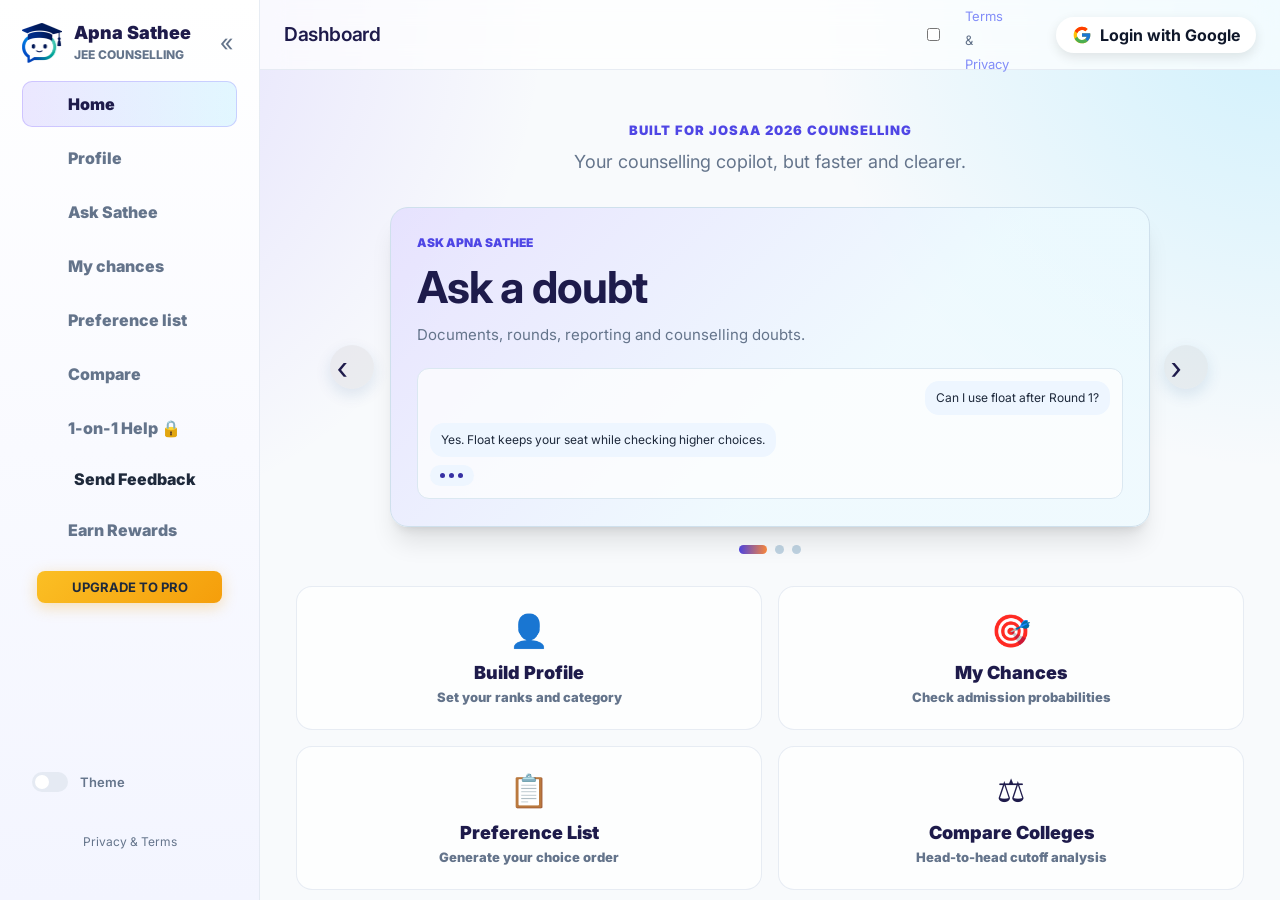
==== index.html @ 8afdf72f "Add files via upload" ====
<!doctype html>
<html lang="en">

<head>
  <meta charset="UTF-8">
  <meta name="viewport" content="width=device-width, initial-scale=1" />
  <title>Apna Sathee | JEE Counselling Copilot</title>
  <link rel="preconnect" href="https://fonts.googleapis.com">
  <link rel="preconnect" href="https://fonts.gstatic.com" crossorigin>
  <link href="https://fonts.googleapis.com/css2?family=Inter:wght@400;500;600;700;800;900&display=swap" rel="stylesheet">
  <link rel="stylesheet" href="styles.css?v=2" />
  <meta name="google-site-verification" content="ac3aijOxZfruihG9xGGzWYXsnnztgJvAdf9uqLuboyM" />
</head>

<body>
  <main class="app-shell">
    <aside class="app-sidebar">
      <div class="brand-lockup">
        <img src="/logo.png" alt="Logo" class="brand-logo">
        <div class="brand-text-wrap">
          <p>Apna Sathee</p>
          <span>JEE counselling</span>
        </div>
        <button id="collapseSidebarBtn" class="collapse-btn" aria-label="Collapse sidebar">&laquo;</button>
      </div>
      <nav class="side-nav" aria-label="Main tools">
        <button class="nav-item active" data-target="choiceScreen" data-step-target="2">
          <i data-lucide="layout-dashboard" class="nav-icon"></i> <span class="nav-text">Home</span>
        </button>
        <button class="nav-item" data-target="profileScreen" data-step-target="1">
          <i data-lucide="user" class="nav-icon"></i> <span class="nav-text">Profile</span>
        </button>
        <button class="nav-item" data-target="chatScreen" data-step-target="3">
          <i data-lucide="sparkles" class="nav-icon"></i> <span class="nav-text">Ask Sathee</span>
        </button>
        <button class="nav-item" data-target="chancesScreen" data-step-target="3">
          <i data-lucide="target" class="nav-icon"></i> <span class="nav-text">My chances</span>
        </button>
        <button class="nav-item" data-target="preferenceScreen" data-step-target="3">
          <i data-lucide="list-ordered" class="nav-icon"></i> <span class="nav-text">Preference list</span>
        </button>
        <button class="nav-item" data-target="compareScreen" data-step-target="3">
          <i data-lucide="arrow-left-right" class="nav-icon"></i> <span class="nav-text">Compare</span>
        </button>
        <button class="nav-item locked-feature" id="contactUsBtn" data-target="contactUs">
          <i data-lucide="headset" class="nav-icon"></i> <span class="nav-text">1-on-1 Help 🔒</span>
        </button>
        <a href="https://docs.google.com/forms/d/e/1FAIpQLSfrkIBtdQ1Ctbi8WhRgYfjHQfpzw4muc7FkhfocFgTU86LwmA/viewform?usp=dialog" target="_blank" class="nav-item feedback-link" style="text-decoration: none; display: flex; align-items: center; padding: 10px 16px; color: inherit;">
          <i data-lucide="message-square" class="nav-icon" style="margin-right: 12px;"></i>
          <span class="nav-text">Send Feedback</span>
        </a>
        <button class="nav-item" data-target="referralScreen" data-step-target="3">
          <i data-lucide="gift" class="nav-icon"></i> <span class="nav-text">Earn Rewards</span>
        </button>
        <a href="#pro-checkout" id="upgradeToProBtn" class="sidebar-upgrade-link">UPGRADE TO PRO</a>
        <script>
    document.getElementById('upgradeToProBtn').addEventListener('click', function(e) {
        e.preventDefault();
        // This calls the Master Function we built in script.js!
        if (typeof window.openProCheckout === "function") {
            window.openProCheckout(); 
        } else {
            alert("Payment system initializing, please try again in a moment.");
        }
    });
  </script>
      </nav>

      <div class="theme-toggle-container">
        <label class="minimal-toggle">
          <input id="darkModeToggle" type="checkbox" />
          <span class="slider"></span>
        </label>
        <span class="theme-label nav-text">Theme</span>
      </div>
      </div>
      <div style="margin-top: auto; padding: 20px; text-align: center;">
        <a href="/legal.html" style="color: #64748b; font-size: 12px; text-decoration: none;">Privacy & Terms</a>
      </div>

    </aside>
    <!-- Add this Mobile Header for Sidebar -->
    <header class="mobile-header">
      <div class="mobile-brand">
        <img src="/logo.png" alt="Logo" class="mobile-logo">
        <span class="mobile-brand-text">Apna Sathee</span>
      </div>
      <button id="mobileMenuBtn" class="mobile-menu-btn" aria-label="Open Menu">☰</button>
    </header>

    <section class="app-main">
      <style>
        .dashboard-header {
            display: flex;
            justify-content: space-between;
            align-items: center;
            height: 70px;
            padding: 0 24px;
            background: var(--paper);
            backdrop-filter: blur(12px);
            -webkit-backdrop-filter: blur(12px);
            border-bottom: 1px solid var(--line);
            position: sticky;
            top: -32px; /* Adjusted to app-main padding */
            margin: -32px -36px 32px -36px; /* Negate app-main padding for edge-to-edge */
            z-index: 100;
        }
        .header-actions {
            display: flex;
            align-items: center;
            gap: 16px; /* Space between the legal text and the login button */
        }
        .header-legal {
            display: flex;
            align-items: center;
            gap: 6px;
            font-size: 0.75rem; /* Small, sleek text */
            color: #94a3b8;
            white-space: nowrap; /* CRITICAL: Prevents the text from breaking into multiple lines */
        }
        .header-legal a {
            color: #818cf8;
            text-decoration: none;
        }

        .dashboard-header .auth-login-btn {
          width: auto;
          background: #ffffff;
          border: none;
          color: #0f172a;
          padding: 8px 16px;
          border-radius: 999px;
          box-shadow: 0 4px 12px rgba(0,0,0,0.1);
          transition: transform 0.2s, box-shadow 0.2s;
          display: flex;
          align-items: center;
          gap: 8px;
          cursor: pointer;
        }

        .dashboard-header .auth-login-btn:hover {
          transform: translateY(-1px);
          box-shadow: 0 6px 16px rgba(0,0,0,0.15);
        }

        .dashboard-header .auth-login-btn .nav-text {
          color: #0f172a;
          font-weight: 700;
        }
        
        .dashboard-header .auth-profile {
          padding: 4px 12px 4px 4px;
          background: rgba(255, 255, 255, 0.05);
          border: 1px solid rgba(255, 255, 255, 0.1);
          border-radius: 999px;
          display: flex;
          align-items: center;
          gap: 10px;
        }

        .dashboard-header .profile-name {
          color: var(--navy);
        }

        @media (max-width: 768px) {
          .dashboard-header {
            top: -20px;
            margin: -20px -20px 20px -20px;
            padding: 0 16px;
          }
          .dashboard-header .header-left {
            display: none; /* Hide title on mobile to save space */
          }
        }
      </style>
      <header class="dashboard-header">
        <div class="header-left">
          <h2 id="dashboardTitle" style="margin: 0; color: var(--navy); font-size: 1.2rem; font-weight: 600;">Dashboard</h2>
        </div>
        <div class="header-actions" id="authContainer">
          <div class="header-legal" id="headerLegalWrapper">
            <input type="checkbox" id="legalAgreeCheckbox" class="legal-checkbox" style="cursor: pointer;">
            <label for="legalAgreeCheckbox" style="cursor: pointer;">I agree to <a href="/legal.html" target="_blank">Terms</a> & <a href="/legal.html" target="_blank">Privacy</a></label>
          </div>
          <!-- Login UI -->
          <button id="loginBtn" class="auth-login-btn">
            <svg class="google-icon" xmlns="http://www.w3.org/2000/svg" viewBox="0 0 48 48" width="20" height="20">
              <path fill="#FFC107"
                d="M43.611,20.083H42V20H24v8h11.303c-1.649,4.657-6.08,8-11.303,8c-6.627,0-12-5.373-12-12c0-6.627,5.373-12,12-12c3.059,0,5.842,1.154,7.961,3.039l5.657-5.657C34.046,6.053,29.268,4,24,4C12.955,4,4,12.955,4,24c0,11.045,8.955,20,20,20c11.045,0,20-8.955,20-20C44,22.659,43.862,21.35,43.611,20.083z" />
              <path fill="#FF3D00"
                d="M6.306,14.691l6.571,4.819C14.655,15.108,18.961,12,24,12c3.059,0,5.842,1.154,7.961,3.039l5.657-5.657C34.046,6.053,29.268,4,24,4C16.318,4,9.656,8.337,6.306,14.691z" />
              <path fill="#4CAF50"
                d="M24,44c5.166,0,9.86-1.977,13.409-5.192l-6.19-5.238C29.211,35.091,26.715,36,24,36c-5.202,0-9.619-3.317-11.283-7.946l-6.522,5.025C9.505,39.556,16.227,44,24,44z" />
              <path fill="#1976D2"
                d="M43.611,20.083H42V20H24v8h11.303c-0.792,2.237-2.231,4.166-4.087,5.571c0.001-0.001,0.002-0.001,0.003-0.002l6.19,5.238C36.971,39.205,44,34,44,24C44,22.659,43.862,21.35,43.611,20.083z" />
            </svg>
            <span class="nav-text">Login with Google</span>
          </button>
          <!-- Logged In UI -->
          <div id="userProfile" class="auth-profile" style="display: none;">
            <img id="userAvatar" src="" alt="Profile" class="profile-pic" referrerpolicy="no-referrer"
              onerror="this.style.display='none'">
            <span id="userName" class="profile-name nav-text"></span>
            <span id="proBadge" class="pro-badge" style="display: none;">PRO</span>
            <button id="logoutBtn" class="logout-btn" title="Sign Out" style="background: none; border: none; cursor: pointer; color: #94a3b8; display: flex; align-items: center;">
              <svg xmlns="http://www.w3.org/2000/svg" viewBox="0 0 24 24" fill="none" stroke="currentColor"
                stroke-width="2" stroke-linecap="round" stroke-linejoin="round" class="logout-icon" width="18" height="18">
                <path d="M9 21H5a2 2 0 0 1-2-2V5a2 2 0 0 1 2-2h4"></path>
                <polyline points="16 17 21 12 16 7"></polyline>
                <line x1="21" y1="12" x2="9" y2="12"></line>
              </svg>
            </button>
          </div>
        </div>
      </header>

      <section class="flowbar" aria-label="Progress">
        <div class="step active" data-step="1"><span>1</span> Profile</div>
        <div class="step" data-step="2"><span>2</span> Choose tool</div>
        <div class="step" data-step="3"><span>3</span> Guidance</div>
      </section>

      <section class="screen active" id="choiceScreen" data-title="What do you want to do?">
        <header class="launchpad-header" style="text-align: center; margin-bottom: 32px; padding-top: 20px;">
          <p class="hero-kicker"
            style="margin: 0 0 10px; color: var(--violet); text-transform: uppercase; font-size: 13px; font-weight: 900; letter-spacing: 1px;">
            Built for JoSAA 2026 counselling</p>
          <p style="margin: 0; color: var(--muted); font-size: clamp(16px, 2vw, 18px); line-height: 1.5;">Your
            counselling copilot, but faster and clearer.</p>
        </header>

        <div class="feature-slider" aria-label="Apna Sathee tools">
          <button id="prevFeature" class="slider-arrow" aria-label="Previous feature">‹</button>
          <div class="tool-grid three-tools" id="featureTrack">
            <button class="tool-card active" id="openChat">
              <span>Ask Apna Sathee</span>
              <strong>Ask a doubt</strong>
              <small>Documents, rounds, reporting and counselling doubts.</small>
              <div class="demo demo-chat" aria-hidden="true">
                <div class="bubble student">Can I use float after Round 1?</div>
                <div class="bubble bot">Yes. Float keeps your seat while checking higher choices.</div>
                <div class="typing"><i></i><i></i><i></i></div>
              </div>
            </button>
            <button class="tool-card" id="openPreference">
              <span>Preference list</span>
              <strong>Build choice list</strong>
              <small>Safe, balanced and ambitious options from your profile.</small>
              <div class="demo demo-compare" aria-hidden="true">
                <div class="compare-row active"><b>1. IIT Roorkee EE</b><em>Ambitious</em></div>
                <div class="compare-row"><b>2. NIT Jaipur CSE</b><em>Balanced</em></div>
                <div class="meter"><span></span></div>
              </div>
            </button>
            <button class="tool-card" id="openChances">
              <span>My chances</span>
              <strong>My chances</strong>
              <small>Check your admission probability based on your ranks.</small>
              <div class="demo demo-compare" aria-hidden="true">
                <div class="compare-row active"><b>NIT Warangal CSE</b><em
                    style="color: #4ade80; font-weight: bold; padding: 2px 6px; background: rgba(74, 222, 128, 0.1); border-radius: 4px;">95%
                    Very High</em></div>
                <div class="compare-row"><b>IIT Delhi Mechanical</b><em
                    style="color: #f87171; font-weight: bold; padding: 2px 6px; background: rgba(248, 113, 113, 0.1); border-radius: 4px;">Low</em>
                </div>
                <div class="meter"><span></span></div>
              </div>
            </button>
          </div>
          <button id="nextFeature" class="slider-arrow" aria-label="Next feature">›</button>
        </div>
        <div class="slider-dots" aria-label="Feature position">
          <button class="dot active" data-slide="0" aria-label="Ask Sathee"></button>
          <button class="dot" data-slide="1" aria-label="Preference list"></button>
          <button class="dot" data-slide="2" aria-label="Compare college branch"></button>
        </div>

        <div class="quick-access-grid"
          style="display: grid; grid-template-columns: repeat(2, 1fr); gap: 16px; margin-top: 32px;">
          <button class="nav-item launch-card" data-target="profileScreen" data-step-target="1">
            <span class="launch-icon">👤</span>
            <strong>Build Profile</strong>
            <small>Set your ranks and category</small>
          </button>
          <button class="nav-item launch-card" data-target="chancesScreen" data-step-target="3">
            <span class="launch-icon">🎯</span>
            <strong>My Chances</strong>
            <small>Check admission probabilities</small>
          </button>
          <button class="nav-item launch-card" data-target="preferenceScreen" data-step-target="3">
            <span class="launch-icon">📋</span>
            <strong>Preference List</strong>
            <small>Generate your choice order</small>
          </button>
          <button class="nav-item launch-card" data-target="compareScreen" data-step-target="3">
            <span class="launch-icon">⚖️</span>
            <strong>Compare Colleges</strong>
            <small>Head-to-head cutoff analysis</small>
          </button>
        </div>
      </section>

      <section class="screen" id="profileScreen" data-title="Build your counselling profile">
        <div class="panel profile-panel main-card">
          <div class="panel-head">
            <p>Build your counselling profile</p>
            <span id="editLimitBadge"></span>
          </div>
          <div class="profile-grid">
            <label>Name
              <input id="studentName" placeholder="e.g. Rahul" />
            </label>
            <label>Exam
              <select id="exam">
                <option>JEE Main</option>
                <option>JEE Advanced</option>
                <option>Both</option>
              </select>
            </label>
            <label id="rankMainLabel">
              <div style="display:flex; gap:6px; align-items:center;">
                <span>JEE Main Rank</span>
                <span id="rankMainSuffix" style="color:#ff5252; font-weight:bold; font-size:0.9em;"></span>
              </div>
              <input id="rankMain" inputmode="numeric" placeholder="e.g. 18420" />
            </label>
            <label id="rankAdvancedLabel">
              <div style="display:flex; gap:6px; align-items:center;">
                <span>JEE Advanced Rank</span>
                <span id="rankAdvancedSuffix" style="color:#ff5252; font-weight:bold; font-size:0.9em;"></span>
              </div>
              <input id="rankAdvanced" inputmode="numeric" placeholder="e.g. 1240" />
            </label>
            <label>Category
              <select id="category">
                <option>OPEN</option>
                <option>GEN-EWS</option>
                <option>OBC-NCL</option>
                <option>SC</option>
                <option>ST</option>
                <option>OPEN-PwD</option>
              </select>
            </label>
            <label>Gender pool
              <select id="gender">
                <option>Gender-Neutral</option>
                <option>Female-only</option>
              </select>
            </label>
            <label>Home state
              <input id="homeState" placeholder="e.g. Rajasthan" />
            </label>
            <label>Branch preferences (multiple)
              <div class="combobox-container" id="branchesContainer">
                <div class="tags-container" id="branchesTags"></div>
                <input id="branchesDisplay" placeholder="e.g. CSE, ECE, Mechanical" autocomplete="off" />
                <input type="hidden" id="branches" />
                <div class="suggestions-dropdown" id="branchesDropdown"></div>
              </div>
            </label>
            <label>PWD status
              <select id="pwdStatus">
                <option value="">No / Not applicable</option>
                <option>Yes</option>
              </select>
            </label>

            <div class="visual-card" style="grid-column: 1 / -1; margin-top: 12px; margin-bottom: 0;">
              <p class="tag">Rank percentile</p>
              <strong id="percentileTitle">Add rank to see percentile</strong>
              <div class="progress-track" aria-hidden="true"><i id="percentileBar"></i></div>
              <p class="muted" id="percentileNote">This is an approximate visualiser for quick intuition.</p>
            </div>
          </div>

          <div class="profile-actions">
            <button id="continueBtn" class="primary" style="grid-column: 1 / -1; width: 100%;">Save</button>
          </div>
          <div id="recommendations" class="recommendations"></div>
        </div>
      </section>

      <section class="screen" id="chatScreen" data-title="Ask Apna Sathee">

        <section class="chat-app panel">
          <aside class="chat-sidebar">
            <div class="chat-sidebar-head">
              <p>Chats</p>
              <div class="mini-actions">
                <button id="toggleHistoryBtn" class="mini-btn" aria-label="Hide history"
                  style="display:flex; align-items:center; justify-content:center; padding:4px;">
                  <svg width="16" height="16" viewBox="0 0 24 24" fill="none" stroke="currentColor" stroke-width="2"
                    stroke-linecap="round" stroke-linejoin="round">
                    <polyline points="15 18 9 12 15 6"></polyline>
                  </svg>
                </button>
                <button id="newChatBtn" class="mini-btn">New</button>
              </div>
            </div>
            <div class="chat-sidebar-tools">
              <input id="historySearch" placeholder="Search chats..." />
            </div>
            <div id="chatHistory" class="history-list"></div>
          </aside>
          <section class="chat-panel">
            <!-- Add this toggle button for mobile chat history -->
            <button id="mobileChatToggle" class="mobile-history-btn">🕒 History</button>

          <style>
  @media (max-width: 768px) {
    /* --- 1. Chatbot Cleanup --- */
    #emptyChips {
      display: flex !important;
      flex-direction: column !important;
    }
    #emptyChips > div:nth-child(n+3),
    #emptyChips > button:nth-child(n+3) {
      display: none !important;
    }

    /* --- 2. Sliding History Sidebar --- */
    .chat-app {
      position: relative !important; 
      overflow: hidden !important; 
    }
    .chat-sidebar {
      position: absolute !important;
      top: 0 !important;
      left: -100% !important; /* Pushed off-screen */
      width: 280px !important;
      height: 100% !important;
      background-color: #0f172a !important; /* Dark navy background */
      z-index: 100 !important;
      transition: left 0.3s ease-in-out !important; /* Smooth sliding animation */
      box-shadow: 4px 0 20px rgba(0,0,0,0.5) !important;
    }
    .chat-sidebar.open {
      left: 0 !important; /* Slides it into view */
    }
    #chatHistory {
      display: flex !important;
      flex-direction: column !important; /* Forces them to stack downwards */
      overflow-x: hidden !important; /* Kills the horizontal scroll */
      overflow-y: auto !important; /* Keeps normal vertical scroll */
      gap: 10px !important; /* Adds breathing room between chats */
      padding-right: 10px !important;
    }
    #chatHistory > div {
      width: 100% !important; /* Stops cards from shrinking */
      max-width: 100% !important;
      box-sizing: border-box !important;
    }
  }
  /* --- 2. GET PRO BUTTON STYLING --- */
.side-nav {
  display: flex !important;
  flex-direction: column !important;
  height: 100% !important;
}

.sidebar-upgrade-link {
  background: linear-gradient(135deg, #fbbf24 0%, #f59e0b 100%);
  color: #1e293b !important;
  font-weight: 700;
  padding: 8px 12px;
  border-radius: 8px;
  text-decoration: none;
  font-size: 13px;
  display: flex; 
  justify-content: center; 
  align-items: center;
  
  margin-top: auto !important; 
  margin-bottom: 20px !important; 
  margin-left: 15px !important;
  margin-right: 15px !important;
  
  box-shadow: 0 4px 15px rgba(245, 158, 11, 0.3);
  transition: transform 0.2s ease, box-shadow 0.2s ease;
}
.feedback-link {
  transition: all 0.3s ease;
  border-radius: 8px;
  /* Matching the 15px margins from your Pro button screenshot */
  margin: 0; 
  /* 12px padding gives a better touch target for thumbs on mobile */
  padding: 10px 16px; 
  display: flex;
  align-items: center;
  text-decoration: none;
  color: #cbd5e1; 
}

.feedback-link:hover {
  background: rgba(255, 255, 255, 0.1);
  color: #ffffff;
}

/* Ensure the icon stays centered with the text */
.feedback-link .nav-icon {
  display: flex;
  align-items: center;
  justify-content: center;
}
/* Style the AI's rendered HTML */
.ai-message-content p {
  margin-bottom: 12px;
  line-height: 1.6;
}

/* Change .ai-message-content to .message-body so it matches your script.js */
.message-body strong {
    color: #fbbf24; /* Make bold text pop in gold to match your brand */
    font-weight: 700;
}

.message-body p {
    margin-bottom: 12px;
    line-height: 1.6;
}

.message-body ul {
    margin-left: 20px;
    margin-bottom: 12px;
}

.message-body li {
    margin-bottom: 6px;
}
/* 1. Prevent buttons from squishing on any device */
#loginBtn, .legal-consent-wrap, #upgradeToProBtn {
    flex-shrink: 0 !important;
}

/* 2. ONLY make sidebar scrollable on mobile phones (Protects laptop layout!) */
@media (max-width: 768px) {
    .app-sidebar {
        height: 100vh; 
        overflow-y: auto; 
        padding-bottom: 30px; 
        scrollbar-width: none; 
    }
    .app-sidebar::-webkit-scrollbar {
        display: none;
    }
}

/* 2. Tighten up the "Upgrade" button for mobile */
#upgradeToProBtn {
    margin-top: 10px !important;
    margin-bottom: 10px !important;
    flex-shrink: 0; /* Prevents the button from getting squashed */
}

/* 3. Ensure the legal wrap stays visible */
.legal-consent-wrap {
    margin-top: auto; /* Pushes it to the bottom of the list */
    padding: 15px;
    flex-shrink: 0;
}
/* Blurs the content for free users */
.blurred-row {
    filter: blur(5px);
    pointer-events: none; /* Prevents clicking on blurred links */
    user-select: none;    /* Prevents copying the text */
    opacity: 0.6;
}

/* Container for the 'Unlock' button over the blurred list */
.paywall-overlay-container {
    position: relative;
    margin-top: -100px; /* Pulls it up over the blurred rows */
    text-align: center;
    padding: 40px 20px;
    background: linear-gradient(to top, var(--bg) 60%, transparent);
    z-index: 10;
}

.unlock-btn-massive {
    background: linear-gradient(135deg, #fbbf24 0%, #f59e0b 100%);
    color: #1e293b;
    padding: 16px 32px;
    border-radius: 12px;
    font-weight: 700;
    font-size: 1.1rem;
    border: none;
    cursor: pointer;
    box-shadow: 0 10px 25px -5px rgba(251, 191, 36, 0.4);
}
/* ==========================================
   THE DUAL-SCROLL DASHBOARD FIX
   ========================================== */

/* 1. Force the Main Dashboard to scroll vertically on all devices */
body, html {
    overflow-y: auto !important; 
    overflow-x: hidden !important; /* Prevents annoying side-to-side wobble */
}

/* 2. Force the Sidebar to scroll independently on all devices */
.app-sidebar {
    height: 100vh;
    display: flex;
    flex-direction: column;
    overflow-y: auto !important; /* The magic unlock */
    padding-bottom: 30px;
}

/* Hide the ugly scrollbar on the sidebar so it looks clean */
.app-sidebar::-webkit-scrollbar {
    display: none;
}
.app-sidebar {
    scrollbar-width: none; /* For Firefox */
}

/* 3. Create armor for your buttons so they never shrink or squish */
#loginBtn, .legal-consent-wrap, #upgradeToProBtn {
    flex-shrink: 0 !important;
    min-height: max-content;
}

/* Segmented Control Styles */
.controls-wrapper { display: flex; flex-direction: column; align-items: center; gap: 16px; margin-bottom: 24px; width: 100%; }
.segmented-control { display: inline-flex; background-color: var(--bg); padding: 6px; border-radius: 999px; border: 1px solid transparent; box-shadow: inset 0 2px 6px rgba(0,0,0,0.05); }
.segmented-control button { background: transparent; color: var(--muted); border: none; padding: 10px 24px; border-radius: 999px; font-size: 0.9rem; font-weight: 600; cursor: pointer; transition: all 0.3s ease; }
.segmented-control button.active { background: var(--paper); color: var(--violet); box-shadow: 0 2px 10px rgba(0,0,0,0.08); }
.sort-view-wrapper { display: flex; align-items: center; gap: 12px; width: 100%; justify-content: center; }
@media (max-width: 768px) {
    .segmented-control { display: inline-flex; background-color: var(--bg); padding: 6px; border-radius: 999px; border: 1px solid transparent; box-shadow: inset 0 2px 6px rgba(0,0,0,0.05); }
    .segmented-control button { background: transparent; color: var(--muted); border: none; padding: 10px 24px; border-radius: 999px; font-size: 0.9rem; font-weight: 600; cursor: pointer; transition: all 0.3s ease; }
    .sort-view-wrapper { flex-direction: column; align-items: flex-start; gap: 8px; }
}
</style>
            <div id="messages" class="messages" aria-live="polite" style="width: 100%; display: flex; flex-direction: column; overflow-x: hidden;">
  <div id="chatEmpty" class="chat-empty" style="width: 100%; display: flex; flex-direction: column; align-items: center; padding: 40px 20px; box-sizing: border-box;" hidden>

      <h2 style="font-size: clamp(1.2rem, 3vw, 28px); font-weight: 400; text-align: center; width: 100%; max-width: 800px; margin-bottom: 30px; line-height: 1.5; white-space: normal;">
        Hi, I am Apna Sathee. Ask me anything about counselling.
      </h2>

      <div class="prompt-grid" id="emptyChips" aria-label="Suggested questions" style="display: grid; grid-template-columns: repeat(auto-fit, minmax(280px, 1fr)); gap: 16px; width: 100%; max-width: 800px; box-sizing: border-box;">
      </div>

  </div>
</div>

<form id="chatForm" class="composer" style="width: 100%; box-sizing: border-box; display: flex; align-items: center; gap: 10px; padding: 6px 6px 6px 20px; background: var(--paper); backdrop-filter: blur(12px); -webkit-backdrop-filter: blur(12px); border-radius: 28px; border: 1px solid var(--line); box-shadow: 0 8px 30px rgba(0, 0, 0, 0.08); margin: 0 auto 16px auto; max-width: 800px; position: sticky; bottom: 16px;">
  <textarea id="messageInput" rows="1" placeholder="Ask a counselling doubt..." style="flex: 1; min-width: 0; box-sizing: border-box; background: transparent; border: none; outline: none; color: var(--text); resize: none; margin: 0; padding: 12px 0; font-family: inherit; font-size: 15px; line-height: 1.4; max-height: 120px;"></textarea>
  <button type="submit" class="send" aria-label="Send" style="flex-shrink: 0; display: flex; align-items: center; justify-content: center; width: 44px; height: 44px; border-radius: 50%; background: var(--violet); color: white; border: none; cursor: pointer; transition: transform 0.2s ease, box-shadow 0.2s ease; padding: 0;">
    <i data-lucide="send" style="width: 20px; height: 20px; margin-left: -2px; margin-top: 2px;"></i>
  </button>
</form>
          </section>
        </section>
      </section>

      <section class="screen" id="chancesScreen" data-title="My chances dashboard">
        <div class="view-head compact-head">
          <button class="backBtn icon-back" aria-label="Back">&lsaquo;</button>
        </div>
        <section class="panel chances-panel">
          <div class="panel-head">
            <p>My Chances</p>
            <span id="chancesMeta">rank-based dashboard</span>
          </div>

          <!-- Segmented Control for IIT/NIT -->
          <div class="segmented-control" id="chancesTypeToggle">
            <button class="segment-btn active" data-type="IIT">IITs</button>
            <button class="segment-btn" data-type="NIT">NITs & Others</button>
          </div>

          <div class="chances-filters">
            <label>Branch keyword
              <div class="combobox-container" id="chBranchContainer">
                <div class="tags-container" id="chBranchTags"></div>
                <input id="chBranchDisplay" placeholder="e.g. CSE, ECE, Mechanical" autocomplete="off" />
                <input type="hidden" id="chBranch" />
                <div class="suggestions-dropdown" id="chBranchDropdown"></div>
              </div>
            </label>
            <label>Filter
              <select id="chCategoryFilter">
                <option value="all-iits">All IITs</option>
                <option value="top7">Top 7</option>
                <option value="old12">Old 12</option>
                <option value="newer">Newer IITs</option>
              </select>
            </label>
            <button id="chancesCheckBtn" class="add-pref" style="align-self: flex-end; padding: 0 20px; height: 38px;">Check Chances</button>
          </div>

          <div id="chancesNotice" class="chances-notice" hidden></div>

          <div class="table-wrap" role="region" aria-label="Chances table">
            <table class="chances-table">
              <thead>
                <tr>
                  <th>College</th>
                  <th>Branch</th>
                  <th>Round 1 cutoff</th>
                  <th>Final cutoff</th>
                  <th>Trend (3y)</th>
                  <th>Seats</th>
                  <th>Verdict</th>
                  <th></th>
                </tr>
              </thead>
              <tbody id="chancesBody"></tbody>
            </table>
          </div>
        </section>
      </section>

      <section class="screen" id="preferenceScreen" data-title="Preference list">
        <div class="view-head compact-head">
          <button class="backBtn icon-back" aria-label="Back">&lsaquo;</button>
        </div>
        <section class="panel preference-panel">
          <div class="panel-head">
            <p>Your preference list</p>
            <span>profile based</span>
          </div>
          <div class="preference-intro">
            <p>Generate a choice-filling list grouped into ambitious, balanced and safer options.</p>
            <button id="preferenceGenerateBtn" class="primary">Generate preference list</button>
            <button id="exportPdfBtn" class="secondary subtle" disabled>Export PDF</button>
          </div>
          <div class="preference-meta">
            <div class="meta-pill"><strong id="prefCount">0</strong><span> CHOICES ADDED</span></div>
            <div id="prefWarnings" class="pref-warnings"></div>
          </div>
          <div class="pref-layout">
            <section class="pref-list-wrap">
              <h4>Drag and reorder your list</h4>
              <div class="preference-list-container">
                <div id="preferenceDnDList" class="preference-dnd-list"></div>
              </div>
            </section>
            <aside class="pref-history-wrap">
              <h4>Version history</h4>
              <div id="preferenceHistory" class="preference-history"></div>
            </aside>
          </div>
          <style>
            .premium-filters-wrapper {
              display: grid;
              grid-template-columns: repeat(2, 1fr);
              gap: 16px;
              width: 100%;
              margin-bottom: 24px;
            }
            @media (max-width: 768px) {
              .premium-filters-wrapper {
                grid-template-columns: 1fr;
              }
            }
            .premium-select-container {
              position: relative;
              width: 100%;
              z-index: 10;
            }
            .premium-select {
              appearance: none;
              -webkit-appearance: none;
              width: 100%;
              padding: 12px 40px 12px 16px;
              background: var(--paper);
              border: 1px solid var(--line);
              border-radius: 9999px;
              color: var(--text);
              font-size: 14px;
              font-weight: 600;
              cursor: pointer;
              backdrop-filter: blur(12px);
              -webkit-backdrop-filter: blur(12px);
              transition: all 0.2s ease;
              box-shadow: 0 4px 15px rgba(0, 0, 0, 0.05);
            }
            .premium-select:hover {
              border-color: var(--violet);
              transform: translateY(-1px);
            }
            .premium-select:focus {
              outline: none;
              border-color: var(--violet);
              box-shadow: 0 0 0 3px rgba(79, 70, 229, 0.15);
            }
            .premium-select-icon {
              position: absolute;
              right: 14px;
              top: 50%;
              transform: translateY(-50%);
              pointer-events: none;
              color: var(--muted);
            }
          </style>
          <div id="systemFilterContainer" class="premium-filters-wrapper" style="display:none;">
            <div class="premium-select-container" id="instituteFilterGroup">
              <select id="instituteFilterSelect" class="premium-select">
                <option value="iit_nit">Target: IITs + NITs</option>
                <option value="iit">Target: Only IITs</option>
                <option value="nit">Target: Only NITs</option>
                <option value="all_main">Target: NITs + IIITs + GFTIs</option>
              </select>
              <i data-lucide="chevron-down" class="premium-select-icon" style="width: 18px; height: 18px;"></i>
            </div>
            
            <div class="premium-select-container">
              <select id="sortViewSelect" class="premium-select">
                <option value="rank" selected>Sort: Closing Rank</option>
                <option value="buckets">Sort: Safety Buckets</option>
              </select>
              <i data-lucide="chevron-down" class="premium-select-icon" style="width: 18px; height: 18px;"></i>
            </div>
          </div>
          
          <div id="safetyBucketInfo" style="display: none; margin-top: 10px;">
            <details style="font-size: 0.85em; padding: 10px; background-color: rgba(59, 130, 246, 0.1); border-left: 4px solid #3b82f6; border-radius: 6px; cursor: pointer;">
              <summary style="font-weight: 600; outline: none; list-style-position: inside;">
                ℹ️ How do Safety Buckets work? (Tap to read)
              </summary>
              <div style="margin-top: 10px; line-height: 1.5; color: #334155;">
                <p><strong>Ambitious:</strong> Reach colleges (tough to get based on your rank).</p>
                <p><strong>Balanced:</strong> Realistic colleges (your rank is very close to cutoffs).</p>
                <p><strong>Safe:</strong> Backup colleges (your rank is better than past cutoffs, very likely to get).</p>
                
                <p style="margin-top: 8px;"><strong>Why sort this way?</strong></p>
                <p>If you put a "Safe" option (a college you are almost guaranteed to get) at the top of your list, the counseling system will instantly give you that seat and you will completely lose any chance of getting into a better "Ambitious" college, even if you actually qualified for it!</p>
                
                <p style="margin-top: 8px;">By sorting Ambitious at the top, you force the algorithm to try to give you your "dream" colleges first. If you don't make the cut, it safely falls back to your "Balanced" realistic options. If you miss those too, it finally catches you with your "Safe" backups at the bottom.</p>
                
                <p style="margin-top: 8px;"><strong>Note:</strong> This list groups IITs and NITs together purely based on their safety buckets, regardless of the rank difference between your JEE Main and Advanced exams. Use this list to understand your chances for each college, and then <strong>manually drag and drop</strong> to move your preferred IITs or NITs up and down as needed!</p>
              </div>
            </details>
          </div>
        </section>
      </section>

      <section class="screen" id="compareScreen" data-title="Compare college/branch">
        <div class="view-head compact-head">
          <button class="backBtn icon-back" aria-label="Back">&lsaquo;</button>
        </div>
        <section class="workspace compare-only">
          <aside class="panel support-panel">
            <div class="panel-head">
              <p>Compare college/branch</p>
              <span>logic-based decision</span>
            </div>
            <label>Option A
              <input type="text" id="compareA" placeholder="e.g. IIT Bombay CSE" />
            </label>
            <label>Option B
              <input type="text" id="compareB" placeholder="e.g. NIT Warangal CSE" />
            </label>
            <div class="compare-actions">
              <button id="compareBtn" class="secondary">Compare choices</button>
              <button id="saveCompareBtn" class="secondary subtle">Save comparison</button>
            </div>
            <div id="aiVerdictContainer"></div>
            <section class="panel compare-saved-panel">
              <div class="panel-head">
                <p>Saved comparisons</p>
                <span>revisit later</span>
              </div>
              <div id="savedComparisons" class="history-list"></div>
            </section>
          </aside>
        </section>
      </section>
      <section class="screen" id="referralScreen" data-title="Earn Rewards">
        <div class="view-head compact-head">
          <button class="backBtn icon-back" aria-label="Back">&lsaquo;</button>
        </div>
        <section class="panel" style="max-width: 640px; margin: 0 auto;">
          <div class="panel-head">
            <p>Refer Friends, <span style="color: #fbbf24;">Earn Rewards</span></p>
            <span id="referralStatusBadge" style="font-size: 0.8rem;">Loading...</span>
          </div>

          <!-- Referral Link Section -->
          <div style="background: var(--paper); padding: 20px; border-radius: 12px; border: 1px solid var(--line); margin-bottom: 24px; box-shadow: var(--shadow);">
            <label style="display: block; font-size: 0.75rem; font-weight: 700; color: var(--muted); text-transform: uppercase; letter-spacing: 1px; margin-bottom: 8px;">Your Unique Referral Link</label>
            <div style="display: flex; gap: 12px; flex-wrap: wrap;">
              <input id="referralLinkInput" type="text" readonly value="Login to get your link" style="flex: 1; min-width: 200px; background: var(--bg); border: 1px solid var(--line); color: var(--text); padding: 12px 16px; border-radius: 10px; font-size: 0.9rem;" />
              <button id="copyReferralBtn" style="padding: 12px 24px; border-radius: 10px; font-weight: 700; border: none; cursor: pointer; background: linear-gradient(135deg, var(--violet), var(--navy-2)); color: #fff; font-size: 0.9rem; transition: all 0.2s; min-width: 110px;">Copy Link</button>
            </div>
          </div>

          <!-- Progress Tracker -->
          <div style="margin-bottom: 28px;">
            <div style="display: flex; justify-content: space-between; align-items: flex-end; margin-bottom: 10px;">
              <span style="font-size: 0.9rem; font-weight: 600; color: var(--text);">Your Progress</span>
              <span id="referralProgressText" style="font-size: 1.1rem; font-weight: 700; color: var(--navy);">0 <span style="color: var(--muted); font-size: 0.8rem; font-weight: 400;">/ 2</span></span>
            </div>
            <div style="height: 16px; width: 100%; background: var(--bg); border-radius: 999px; overflow: hidden; border: 1px solid var(--line); position: relative;">
              <div id="referralProgressBar" style="height: 100%; width: 0%; background: linear-gradient(90deg, var(--violet), var(--orange)); transition: width 0.7s ease-out; border-radius: 999px;"></div>
            </div>
            <p style="margin-top: 10px; font-size: 0.8rem; color: var(--muted); text-align: center;">Get 2 friends to upgrade to Pro to unlock your ₹100 UPI Cashback!</p>
          </div>

          <!-- Reward Claim Section -->
          <div id="referralRewardSection" style="padding-top: 20px; border-top: 1px solid var(--line);">

            <!-- Locked State (default) -->
            <div id="referralLocked" style="background: var(--bg); border-radius: 12px; padding: 28px 20px; text-align: center; border: 1px dashed var(--muted);">
              <div style="display: inline-flex; align-items: center; justify-content: center; width: 48px; height: 48px; border-radius: 50%; background: var(--paper); border: 1px solid var(--line); margin-bottom: 16px; font-size: 1.4rem;">🔒</div>
              <h3 style="font-size: 1.1rem; font-weight: 600; color: var(--text); margin: 0 0 8px;">Reward Locked</h3>
              <p id="referralLockedText" style="font-size: 0.85rem; color: var(--muted); margin: 0;">Get 2 friends to upgrade to Pro to unlock your ₹100 UPI Cashback!</p>
            </div>

            <!-- Unlocked State (hidden by default) -->
            <div id="referralUnlocked" style="display: none; background: var(--paper); border-radius: 12px; padding: 24px; border: 1px solid var(--orange); box-shadow: var(--shadow);">
              <div style="display: flex; align-items: center; gap: 12px; margin-bottom: 16px;">
                <span style="font-size: 1.6rem;">🎉</span>
                <div>
                  <h3 style="font-size: 1.1rem; font-weight: 700; color: var(--orange); margin: 0;">Reward Unlocked!</h3>
                  <p style="font-size: 0.85rem; color: var(--muted); margin: 4px 0 0;">You've successfully referred 2 friends.</p>
                </div>
              </div>

              <!-- Claim Success Banner (hidden) -->
              <div id="referralClaimSuccess" style="display: none; background: rgba(0, 182, 122, 0.1); border: 1px solid var(--green); color: var(--green-2); padding: 16px; border-radius: 10px; text-align: center; font-size: 0.9rem; font-weight: 600;">
                ✅ Claim submitted! We'll process your ₹100 cashback shortly.
              </div>

              <!-- Claim Form -->
              <div id="referralClaimForm">
                <label style="display: block; font-size: 0.75rem; font-weight: 700; color: var(--muted); text-transform: uppercase; letter-spacing: 0.5px; margin-bottom: 8px;">Enter your UPI ID for cashback</label>
                <div style="display: flex; gap: 12px; flex-wrap: wrap;">
                  <input id="upiIdInput" type="text" placeholder="e.g. 9876543210@upi" style="flex: 1; min-width: 180px; background: var(--bg); border: 1px solid var(--line); color: var(--text); padding: 12px 16px; border-radius: 10px; font-size: 0.9rem;" />
                  <button id="claimRewardBtn" style="padding: 12px 24px; border-radius: 10px; font-weight: 700; border: none; cursor: pointer; background: linear-gradient(135deg, var(--orange), var(--orange-2)); color: #fff; font-size: 0.9rem; transition: all 0.2s; min-width: 130px;">Claim ₹100</button>
                </div>
                <p id="referralClaimError" style="display: none; color: var(--danger); font-size: 0.8rem; margin-top: 8px;">Something went wrong. Please try again.</p>
              </div>
            </div>
          </div>

        </section>
      </section>
      
      <footer style="text-align: center; padding: 32px 20px 20px; font-size: 0.85rem; color: #94a3b8; width: 100%;">
        Made with <span style="color: #ef4444; font-size: 1.1em; vertical-align: middle;">❤️</span> by IIT KGP students
      </footer>
    </section>
  </main>
  <section id="walkthroughCard" class="walkthrough-card" hidden>
    <strong>Welcome to Apna Sathee</strong>
    <p id="walkthroughText">Step 1/3: Fill your profile once for better recommendations.</p>
    <div class="walkthrough-actions">
      <button id="walkthroughNext" class="mini-btn">Next</button>
      <button id="walkthroughSkip" class="mini-btn">Skip</button>
    </div>
  </section>

  <dialog id="supportDialog" class="support-dialog">
    <div class="panel-head">
      <p>Human support</p>
      <button id="closeSupportBtn" class="mini-btn">Close</button>
    </div>
    <p class="muted">Use this for document rejection, payment/refund issue, category edge case or urgent official-portal
      confusion.</p>
    <label>Name
      <input id="supportName" placeholder="Student name" />
    </label>
    <label>Contact
      <input id="supportContact" placeholder="Email or phone" />
    </label>
    <label>Query
      <textarea id="supportQuestion" rows="5" placeholder="What should a human counsellor check?"></textarea>
    </label>
    <button id="supportBtn" class="secondary">Create ticket</button>
    <div id="supportResult" class="ticket"></div>
  </dialog>
  <!-- Paywall Modal -->
  <div id="paywallModal" class="paywall-modal" style="display: none;">
    <div class="paywall-card">
      <button id="paywallCloseBtn" class="paywall-close" aria-label="Close">&times;</button>
      <div class="paywall-badge">PRO</div>
      <h2 class="paywall-headline">Unlock Apna Sathee Pro</h2>
      <p class="paywall-subtext">Get unlimited AI counselling, admission chances, preference lists, and college
        comparisons.</p>
      <ul class="paywall-features">
        <li>✦ Unlimited AI chat messages</li>
        <li>✦ Full access to My Chances</li>
        <li>✦ Smart Preference List builder</li>
        <li>✦ College & Branch comparisons</li>
      </ul>
      <div class="paywall-price">₹499 <span>/ one-time</span></div>

      <!-- Influencer Coupon Code Section -->
      <div id="couponSection" style="width: 100%; margin-bottom: 16px;">
        <label style="display: block; font-size: 0.7rem; font-weight: 700; color: #94a3b8; text-transform: uppercase; letter-spacing: 0.5px; margin-bottom: 8px;">Got a Coupon Code?</label>
        <div style="display: flex; gap: 10px; align-items: center;">
          <input id="couponCodeInput" type="text" placeholder="Enter code" style="flex: 1; background: #0f172a; border: 1px solid #334155; color: #e2e8f0; padding: 10px 14px; border-radius: 10px; font-size: 0.9rem; text-transform: uppercase; letter-spacing: 1px;" />
          <button id="applyCouponBtn" type="button" style="padding: 10px 20px; border-radius: 10px; font-weight: 700; border: none; cursor: pointer; background: linear-gradient(135deg, #6366f1, #818cf8); color: #fff; font-size: 0.85rem; transition: all 0.2s; white-space: nowrap;">Apply</button>
        </div>
        <p id="couponStatusMsg" style="display: none; font-size: 0.8rem; margin-top: 8px; font-weight: 600;"></p>
      </div>

      <button id="upgradeBtn" class="paywall-cta">Proceed to Payment</button>
    </div>
  </div>
  <div id="toast" class="toast" aria-live="polite"></div>
  <script src="https://checkout.razorpay.com/v1/checkout.js"></script>
  <script src="https://cdnjs.cloudflare.com/ajax/libs/html2pdf.js/0.10.1/html2pdf.bundle.min.js"></script>
  <script type="module" src="script.js?v=12"></script>
  <script>
  document.addEventListener("DOMContentLoaded", function() {
    const historyBtn = document.getElementById('mobileChatToggle');
    const sidebar = document.querySelector('.chat-sidebar');

    // 1. The Sidebar Logic
    if (historyBtn && sidebar) {
      historyBtn.addEventListener('click', function(e) {
        e.preventDefault();
        e.stopPropagation();
        sidebar.classList.toggle('open');
      });

      document.addEventListener('click', function(e) {
        if (sidebar.classList.contains('open') && !sidebar.contains(e.target) && !historyBtn.contains(e.target)) {
          sidebar.classList.remove('open');
        }
      });
    }

    // 2. THE UI SNIPER (Kills "Show previous chats" instantly)
    // This runs in the background and hides that button whenever the system tries to generate it
    setInterval(function() {
      const allElements = document.querySelectorAll('button, div, span');
      allElements.forEach(function(el) {
        if (el.textContent && el.textContent.trim() === "Show previous chats") {
          // Hide it completely, and hide its parent box if it has one
          el.style.display = "none"; 
        }
      });
    }, 200); // Scans 5 times a second so the user never even sees it appear
  });
</script>
<script src="https://cdn.jsdelivr.net/npm/marked/marked.min.js"></script>

<!-- Limit Reached Modal -->
<div id="limitReachedModal" class="custom-overlay" style="display: none;">
    <div class="custom-modal-box">
        <h2>⏳ Limit Reached</h2>
        <p id="modalMessageText">You've used your 3 free AI comparisons! Upgrade to Pro to unlock unlimited comparisons, personalized preference lists, and your exact admission chances.</p>
        <div class="modal-actions">
            <button id="closeLimitModal" class="btn-secondary">Maybe Later</button>
            <button id="upgradeFromLimitBtn" class="btn-primary">Upgrade for ₹499</button>
        </div>
    </div>
</div>

<script src="https://unpkg.com/lucide@latest"></script>
<script>
  lucide.createIcons();
</script>
</body>
</html>
---- styles.css ----
:root {
  color-scheme: light;
  --bg: #f8fafc;
  --paper: rgba(255, 255, 255, 0.7);
  --navy: #1e1b4b;
  --navy-2: #3730a3;
  --line: rgba(226, 232, 240, 0.8);
  --text: #1e293b;
  --muted: #64748b;
  --orange: #ff8a3c;
  --orange-2: #fb923c;
  --green: #10b981;
  --green-2: #059669;
  --violet: #4f46e5;
  --cyan: #0ea5e9;
  --danger: #ef4444;
  --shadow: 0 20px 25px -5px rgba(0, 0, 0, 0.1), 0 8px 10px -6px rgba(0, 0, 0, 0.1);
  --radius-card: 20px;
  --radius-control: 16px;
  --space-1: 8px;
  --space-2: 12px;
  --space-3: 16px;
  --space-4: 22px;
  --tag-safe-bg: #ecfdf5;
  --tag-safe-text: #047857;
  --tag-safe-border: #a7f3d0;
  --tag-balanced-bg: #fffbeb;
  --tag-balanced-text: #b45309;
  --tag-balanced-border: #fde68a;
  --tag-ambitious-bg: #fff1f2;
  --tag-ambitious-text: #be123c;
  --tag-ambitious-border: #fecdd3;
}
/* ==========================================================================
   DESKTOP RESTORATION (Fixes the Giant Logo & Mobile Spills)
   ========================================================================== */

/* 1. Force hide mobile-only elements when on a computer */
@media (min-width: 769px) {
  .mobile-header, 
  .hamburger-btn, 
  .sidebar-overlay, 
  .mobile-history-btn,
  .mobile-nav-toggle {
      display: none !important;
  }
}

/* 2. Restore Desktop Layout Grid & Dual-Scroll Dashboard */
@media (min-width: 769px) {
    /* Lock the whole page so the main browser window doesn't scroll */
    html, body {
        height: 100vh !important;
        overflow: hidden !important;
    }

    .app-shell {
        display: flex !important;
        flex-direction: row !important;
        height: 100vh !important;
        overflow: hidden !important;
    }

    .app-sidebar {
        position: relative !important;
        left: 0 !important;
        width: 260px !important;
        display: flex !important;
        flex-direction: column !important;
        transform: none !important;
        height: 100vh !important;
        overflow-y: auto !important;
        flex-shrink: 0 !important;
        transition: width 0.3s ease !important;
    }

    /* Keep the logo from going Godzilla-sized */
    .brand-logo img, 
    .sidebar-header img {
        max-width: 50px !important;
        height: auto !important;
    }

    /* Main dashboard area independent scroll */
    .app-main {
        height: 100vh !important;
        overflow-y: auto !important;
        flex-grow: 1 !important;
        min-width: 0 !important;
    }

    /* Armor for bottom elements so they don't squish when the sidebar fills up */
    .auth-container,
    #loginBtn, 
    .legal-consent-wrap, 
    #upgradeToProBtn {
        flex-shrink: 0 !important;
    }
}
body.theme-dark {
  --bg: #0f172a;
  --paper: rgba(15, 23, 42, 0.6);
  --navy: #e0e7ff;
  --navy-2: #a5b4fc;
  --line: rgba(255, 255, 255, 0.1);
  --text: #f8fafc;
  --muted: #94a3b8;
  --shadow: none;
  --tag-safe-bg: rgba(16, 185, 129, 0.1);
  --tag-safe-text: #34d399;
  --tag-safe-border: rgba(16, 185, 129, 0.2);
  --tag-balanced-bg: rgba(245, 158, 11, 0.1);
  --tag-balanced-text: #fbbf24;
  --tag-balanced-border: rgba(245, 158, 11, 0.2);
  --tag-ambitious-bg: rgba(244, 63, 94, 0.1);
  --tag-ambitious-text: #fb7185;
  --tag-ambitious-border: rgba(244, 63, 94, 0.2);
  color-scheme: dark;
}

* {
  box-sizing: border-box;
}

body {
  margin: 0;
  min-height: 100vh;
  background:
    radial-gradient(circle at 0 0, rgba(122, 92, 255, 0.2), transparent 35%),
    radial-gradient(circle at 100% 0, rgba(22, 196, 255, 0.18), transparent 30%),
    var(--bg);
  color: var(--text);
  font-family: Inter, ui-sans-serif, system-ui, -apple-system, BlinkMacSystemFont, "Segoe UI", sans-serif;
}

button,
input,
select,
textarea {
  font: inherit;
}

.app-shell {
  display: grid;
  grid-template-columns: 292px minmax(0, 1fr);
  min-height: 100vh;
}

.app-sidebar {
  position: sticky;
  top: 0;
  z-index: 10;
  height: 100vh;
  display: flex;
  flex-direction: column;
  gap: 18px;
  border-right: 1px solid var(--line);
  background: linear-gradient(180deg, #ffffff 0%, #f3f5ff 100%);
  padding: 22px;
  width: 280px;
  transition: width 0.3s ease;
  overflow: hidden;
  white-space: nowrap;
}

.app-sidebar.collapsed {
  width: 80px;
  padding: 22px 12px;
}

.app-sidebar.collapsed .brand-text-wrap,
.app-sidebar.collapsed .nav-text {
  display: none;
}

.app-sidebar.collapsed .nav-item {
  text-align: center;
  padding: 13px 0;
}

.app-sidebar.collapsed .nav-icon {
  margin-right: 0;
  font-size: 20px;
}

.app-sidebar.collapsed .theme-label {
  display: none;
}

.app-sidebar.collapsed .collapse-btn {
  transform: rotate(180deg);
}

.app-sidebar.collapsed .theme-toggle-container {
  justify-content: center;
}

.app-sidebar.collapsed .brand-lockup {
  flex-direction: column;
  gap: 16px;
}

.app-sidebar.collapsed .auth-login-btn {
  padding: 10px;
  gap: 0;
}

.app-sidebar.collapsed .auth-profile {
  justify-content: center;
}

.app-sidebar.collapsed .logout-btn {
  display: none;
}

.app-main {
  min-width: 0;
  padding: 32px 36px;
  width: 100%;
  max-width: 1400px;
  margin: 0 auto;
  transition: all 0.3s ease;
}

.app-topbar {
  display: flex;
  align-items: flex-start;
  justify-content: space-between;
  gap: var(--space-3);
  margin-bottom: var(--space-3);
}

.brand-lockup {
  display: flex;
  align-items: center;
  gap: 12px;
}

.brand-text-wrap {
  flex: 1;
}

.brand-logo {
  width: 40px;
  height: 40px;
  border-radius: 8px;
  object-fit: cover;
  flex-shrink: 0;
}

.brand-mark {
  display: grid;
  place-items: center;
  width: 46px;
  height: 46px;
  border-radius: 12px;
  background: linear-gradient(135deg, var(--violet), var(--navy-2));
  color: #ffffff;
  font-weight: 900;
}

.brand-lockup p {
  margin: 0;
  color: var(--navy);
  font-weight: 900;
  font-size: 18px;
}

.brand-lockup span,
.side-card span {
  color: var(--muted);
  font-size: 12px;
  text-transform: uppercase;
  font-weight: 800;
}

.side-nav {
  display: grid;
  gap: 8px;
}

.nav-item {
  border: 0;
  border-radius: 10px;
  background: transparent;
  color: var(--muted);
  cursor: pointer;
  padding: 13px 14px;
  text-align: left;
  font-weight: 850;
  display: flex;
  align-items: center;
}

.nav-icon {
  display: inline-flex;
  align-items: center;
  justify-content: center;
  width: 24px;
  margin-right: 8px;
  color: var(--navy-2);
}

.nav-item.active,
.nav-item:hover {
  background: linear-gradient(90deg, rgba(122, 92, 255, 0.14), rgba(22, 196, 255, 0.12));
  color: var(--navy);
  box-shadow: inset 0 0 0 1px rgba(122, 92, 255, 0.25);
}

.nav-item.active {
  font-weight: 900;
}

.auth-container {
  margin-top: auto;
  border-top: 1px solid var(--line);
  padding: 16px 12px 0;
  display: flex;
  flex-direction: column;
}

.auth-login-btn {
  display: flex;
  align-items: center;
  justify-content: center;
  gap: 12px;
  width: 100%;
  padding: 10px 16px;
  background: transparent;
  border: 1px solid var(--line);
  border-radius: 8px;
  color: var(--navy);
  font-weight: 700;
  cursor: pointer;
  transition: background 0.2s ease, border-color 0.2s ease;
}

.auth-login-btn:hover {
  background: rgba(15, 23, 42, 0.04);
}

.google-icon {
  width: 20px;
  height: 20px;
}

.auth-profile {
  display: flex;
  align-items: center;
  gap: 12px;
  padding: 8px;
  border-radius: 8px;
}

.profile-pic {
  width: 32px;
  height: 32px;
  border-radius: 50%;
  object-fit: cover;
}

.profile-name {
  flex: 1;
  font-weight: 700;
  color: var(--navy);
  white-space: nowrap;
  overflow: hidden;
  text-overflow: ellipsis;
  font-size: 14px;
}

.logout-btn {
  background: none;
  border: none;
  color: var(--muted);
  cursor: pointer;
  padding: 4px;
  display: flex;
  align-items: center;
  justify-content: center;
  transition: color 0.2s ease;
}

.logout-btn:hover {
  color: #ef4444;
}

.logout-icon {
  width: 18px;
  height: 18px;
}

.pro-badge {
  display: inline-block;
  padding: 2px 6px;
  border-radius: 4px;
  background: linear-gradient(135deg, #F6D365 0%, #FDA085 100%);
  color: #1a1a2e;
  font-size: 10px;
  font-weight: 900;
  letter-spacing: 1px;
  text-transform: uppercase;
  box-shadow: 0 0 8px rgba(246, 211, 101, 0.4);
  flex-shrink: 0;
}

.theme-toggle-container {
  display: flex;
  align-items: center;
  gap: 12px;
  padding: 12px 10px 0;
}

.theme-label {
  font-size: 13px;
  font-weight: 600;
  color: var(--muted);
  flex: 1;
}

.minimal-toggle {
  position: relative;
  display: inline-block;
  width: 36px;
  height: 20px;
}

.minimal-toggle input {
  opacity: 0;
  width: 0;
  height: 0;
}

.minimal-toggle .slider {
  position: absolute;
  cursor: pointer;
  top: 0;
  left: 0;
  right: 0;
  bottom: 0;
  background-color: var(--line);
  transition: .4s;
  border-radius: 20px;
}

.minimal-toggle .slider:before {
  position: absolute;
  content: "";
  height: 14px;
  width: 14px;
  left: 3px;
  bottom: 3px;
  background-color: white;
  transition: .4s;
  border-radius: 50%;
}

.minimal-toggle input:checked+.slider {
  background-color: var(--violet);
}

.minimal-toggle input:checked+.slider:before {
  transform: translateX(16px);
}

.collapse-btn {
  background: none;
  border: none;
  color: var(--muted);
  cursor: pointer;
  font-size: 24px;
  padding: 4px;
  display: flex;
  align-items: center;
  justify-content: center;
  transition: transform 0.3s ease, color 0.2s ease;
}

.collapse-btn:hover {
  color: var(--violet);
}

.breadcrumbs {
  margin: -8px 0 16px;
  color: var(--muted);
  font-size: 13px;
  font-weight: 800;
}

.walkthrough-card {
  position: fixed;
  right: 18px;
  bottom: 18px;
  width: min(320px, calc(100% - 28px));
  z-index: 20;
  border: 1px solid #dce3f8;
  border-radius: 14px;
  background: #ffffff;
  box-shadow: var(--shadow);
  padding: 12px;
}

.walkthrough-card strong {
  color: var(--navy);
}

.walkthrough-card p {
  margin: 8px 0 0;
  color: var(--muted);
}

.walkthrough-actions {
  display: flex;
  gap: 8px;
  margin-top: 10px;
}

.btn-loading {
  position: relative;
  opacity: 0.85;
  pointer-events: none;
}

.btn-loading::after {
  content: "";
  width: 12px;
  height: 12px;
  margin-left: 8px;
  border: 2px solid rgba(255, 255, 255, 0.6);
  border-top-color: #ffffff;
  border-radius: 50%;
  display: inline-block;
  vertical-align: middle;
  animation: spin 0.9s linear infinite;
}

@keyframes spin {
  to {
    transform: rotate(360deg);
  }
}

.side-card {
  border: 1px solid var(--line);
  border-radius: 12px;
  background: linear-gradient(135deg, rgba(255, 140, 0, 0.1), rgba(15, 76, 129, 0.06));
  padding: 14px;
}

.side-card strong {
  display: block;
  margin: 8px 0;
  color: var(--navy);
}

.side-card p {
  margin: 0;
  color: var(--muted);
  font-size: 13px;
  line-height: 1.45;
}

.eyebrow,
.tag {
  margin: 0 0 6px;
  color: var(--navy-2);
  text-transform: uppercase;
  letter-spacing: 0;
  font-size: 12px;
  font-weight: 800;
}

.page-greeting {
  margin: 0 0 4px;
  color: var(--navy);
  font-size: clamp(28px, 3vw, 40px);
  font-weight: 900;
  line-height: 1.05;
  letter-spacing: -0.03em;
}

h1,
h2,
p {
  margin-top: 0;
}

h1 {
  margin-bottom: 0;
  color: var(--navy);
  font-size: clamp(28px, 3.2vw, 42px);
  line-height: 1.15;
}

h2 {
  margin: 0;
  color: var(--navy);
  font-size: clamp(24px, 2.6vw, 36px);
  line-height: 1.2;
  letter-spacing: -0.02em;
}

.hero-panel {
  display: grid;
  grid-template-columns: minmax(0, 1.4fr) minmax(0, 0.9fr);
  gap: 18px;
  margin-bottom: 16px;
}

.hero-panel>div {
  border: 1px solid #d8dffd;
  border-radius: var(--radius-card);
  background: linear-gradient(150deg, #ffffff 0%, #f4f6ff 100%);
  box-shadow: var(--shadow);
  padding: var(--space-4);
}

.hero-kicker {
  margin: 0 0 8px;
  color: var(--violet);
  text-transform: uppercase;
  font-size: 12px;
  font-weight: 900;
}

.hero-copy {
  margin: 10px 0 0;
  color: var(--muted);
  max-width: 58ch;
  line-height: 1.55;
}

.hero-cta-row {
  display: flex;
  flex-wrap: wrap;
  gap: 10px;
  margin-top: 16px;
}

.hero-cta-row .primary,
.hero-cta-row .secondary {
  width: auto;
  margin: 0;
  min-width: 180px;
}

.hero-progress-card span {
  color: var(--muted);
  text-transform: uppercase;
  font-size: 12px;
  font-weight: 800;
}

.hero-progress-card strong {
  display: block;
  margin-top: 8px;
  color: var(--navy);
  font-size: clamp(24px, 2.6vw, 34px);
}

.hero-progress-card p {
  margin: 10px 0 0;
  color: var(--muted);
  line-height: 1.45;
}

.progress-track {
  height: 10px;
  margin-top: 14px;
  border-radius: 999px;
  background: #e6eaff;
  overflow: hidden;
}

.progress-track i {
  display: block;
  width: 0;
  height: 100%;
  border-radius: inherit;
  background: linear-gradient(90deg, var(--violet), var(--cyan));
  transition: width 200ms ease;
}

.trust-strip {
  display: grid;
  grid-template-columns: repeat(3, minmax(0, 1fr));
  gap: 12px;
  margin-bottom: 16px;
}

.trust-strip-footer {
  margin-top: 22px;
  margin-bottom: 0;
}

.trust-strip div {
  border: 1px solid #dce3f8;
  border-radius: var(--radius-card);
  background: #ffffffcc;
  padding: 14px;
}

.trust-strip strong {
  display: block;
  color: var(--navy);
  font-size: 14px;
}

.trust-strip p {
  margin: 6px 0 0;
  color: var(--muted);
  font-size: 13px;
  line-height: 1.45;
}

.status-pill {
  display: inline-flex;
  align-items: center;
  gap: 10px;
  border: 1px solid #d0d8f6;
  padding: 10px 14px;
  color: var(--navy);
  background: #ffffffcc;
  border-radius: 999px;
  box-shadow: var(--shadow);
  font-weight: 800;
}

.status-pill span {
  width: 9px;
  height: 9px;
  background: var(--green);
  border-radius: 50%;
  box-shadow: 0 0 0 8px rgba(0, 182, 122, 0.15);
  animation: supportPulse 1.8s infinite;
}

.source-row {
  display: flex;
  flex-wrap: wrap;
  gap: 10px;
  margin-top: 24px;
}

.source-row a,
.quick-prompts button {
  border: 1px solid var(--line);
  color: var(--navy);
  background: var(--paper);
  border-radius: 8px;
  padding: 10px 12px;
  text-decoration: none;
}

.source-row.vertical {
  display: grid;
  margin-top: auto;
}

.source-row a:hover,
.quick-prompts button:hover {
  border-color: var(--orange);
}

.panel-head span {
  display: block;
  color: var(--muted);
  font-size: 12px;
  text-transform: uppercase;
}

.workspace {
  display: grid;
  grid-template-columns: 300px minmax(0, 1fr) 300px;
  gap: 14px;
}

.workspace.two-col {
  grid-template-columns: 320px minmax(0, 1fr);
}

.chat-app {
  display: grid;
  grid-template-columns: 260px minmax(0, 1fr);
  min-height: 680px;
}

.chat-sidebar,
.chat-sidebar * {
  box-sizing: border-box;
}

.chat-sidebar {
  border-right: 1px solid var(--line);
  background: transparent;
  overflow-x: hidden !important;
}

.chat-sidebar-head {
  display: flex;
  align-items: center;
  justify-content: space-between;
  gap: 8px;
  padding: 14px;
  border-bottom: 1px solid var(--line);
}

.mini-actions {
  display: flex;
  gap: 6px;
}

.chat-sidebar-head p {
  margin: 0;
  color: var(--navy);
  font-weight: 900;
}

.chat-sidebar-tools {
  padding: 12px 14px 10px;
  border-bottom: 1px solid var(--line);
  display: grid;
  gap: 10px;
}

.chat-sidebar-tools input {
  padding: 8px 12px;
  border: 1px solid var(--line);
  border-radius: 6px;
  background: transparent;
  font-size: 13px;
}

.chat-sidebar-tools input:focus {
  border-color: var(--violet);
  outline: none;
}

.chat-sidebar-row {
  display: flex;
  gap: 8px;
}

.chat-sidebar .mini-btn {
  border: 1px solid var(--line);
  border-radius: 6px;
  background: transparent;
  color: var(--text);
  padding: 6px 10px;
  font-size: 12px;
  font-weight: normal;
  transition: background 0.2s ease;
}

.chat-sidebar .mini-btn:hover {
  background: rgba(0, 0, 0, 0.04);
}

.mini-btn {
  border: 1px solid #c8ddef;
  border-radius: 999px;
  background: #eef6ff;
  color: var(--navy);
  cursor: pointer;
  padding: 8px 11px;
  font-size: 12px;
  font-weight: 850;
}

.chat-app.history-hidden {
  grid-template-columns: 1fr;
}

.chat-app.history-hidden .chat-sidebar {
  display: none;
}

.history-toggle-floating {
  display: none;
  margin: 10px 14px 0;
}

.chat-app.history-hidden .history-toggle-floating {
  display: inline-flex;
}

.screen {
  display: none;
}

.screen.active {
  display: block;
}

.flowbar {
  display: none;
  grid-template-columns: repeat(3, 1fr);
  gap: 10px;
  margin: 0 0 18px;
}

.step {
  display: flex;
  align-items: center;
  gap: 10px;
  border: 1px solid var(--line);
  border-radius: 8px;
  background: var(--paper);
  color: var(--muted);
  padding: 11px 12px;
  font-size: 13px;
  font-weight: 800;
}

.step span {
  display: grid;
  place-items: center;
  width: 24px;
  height: 24px;
  border-radius: 50%;
  background: #edf4f8;
  color: var(--navy);
}

.step.active {
  border-color: #c7bafc;
  color: var(--navy);
  box-shadow: var(--shadow);
}

.step.active span {
  background: linear-gradient(135deg, var(--violet), var(--navy-2));
  color: #ffffff;
}

.main-card {
  max-width: none;
  margin: 0;
}

.profile-grid {
  display: grid;
  grid-template-columns: repeat(2, minmax(0, 1fr));
  gap: 0 10px;
  padding-top: 16px;
}

.profile-advanced {
  margin: 0 16px 16px;
  border: 1px solid var(--line);
  border-radius: 12px;
  background: #fbfdff;
  padding: 12px 14px;
}

.profile-advanced summary {
  cursor: pointer;
  color: var(--navy);
  font-weight: 900;
  list-style: none;
}

.profile-advanced summary::-webkit-details-marker {
  display: none;
}

.profile-advanced summary::after {
  content: " +";
  color: var(--muted);
  font-weight: 900;
}

.profile-advanced[open] summary::after {
  content: " –";
}

.advanced-grid {
  padding-top: 12px;
}

.priority-card {
  border: 1px solid #dce3f8;
  border-radius: 12px;
  background: #ffffff;
  margin-top: 8px;
  overflow: hidden;
}

.priority-head {
  display: flex;
  align-items: baseline;
  justify-content: space-between;
  gap: 10px;
  padding: 12px 14px;
  border-bottom: 1px solid var(--line);
}

.priority-head p {
  margin: 0;
  font-weight: 900;
  color: var(--navy);
}

.priority-head span {
  color: var(--muted);
  font-size: 12px;
  text-transform: uppercase;
  font-weight: 800;
}

.priority-grid {
  display: grid;
  grid-template-columns: repeat(2, minmax(0, 1fr));
  gap: 10px;
  padding: 12px 14px;
}

.range-field {
  display: grid;
  grid-template-columns: 120px 1fr 36px;
  gap: 10px;
  align-items: center;
  padding: 10px 10px;
  border: 1px solid #e1e9f7;
  border-radius: 12px;
  background: #fbfdff;
}

.range-field label {
  padding: 0;
  margin: 0;
  font-size: 13px;
  color: var(--navy);
  font-weight: 850;
}

.range-field input[type="range"] {
  padding: 0;
  border: 0;
  box-shadow: none;
}

.range-field output {
  display: grid;
  place-items: center;
  width: 36px;
  height: 28px;
  border-radius: 10px;
  background: #eef6ff;
  color: var(--navy);
  font-weight: 900;
}

.profile-visuals {
  display: grid;
  grid-template-columns: repeat(3, minmax(0, 1fr));
  gap: 10px;
  padding: 0 16px 16px;
}

.visual-card {
  border: 1px solid #dce3f8;
  border-radius: 12px;
  background: #fbfdff;
  padding: 14px;
}

.visual-card strong {
  display: block;
  margin: 6px 0 10px;
  color: var(--navy);
}

.visual-card .muted {
  padding: 0;
  margin: 0;
}

.edit-history {
  padding: 0 16px 16px;
}

.history-log {
  border: 1px solid #dce3f8;
  border-radius: 12px;
  background: #fbfdff;
  padding: 12px 14px;
}

.history-log strong {
  display: block;
  color: var(--navy);
  margin-bottom: 8px;
}

.history-log ul {
  margin: 0;
  padding-left: 18px;
  color: var(--muted);
  line-height: 1.55;
}

.profile-actions {
  display: grid;
  grid-template-columns: 1.2fr 1fr 1fr;
  gap: 10px;
  padding: 0 16px 16px;
}

.profile-actions .primary,
.profile-actions .secondary {
  width: 100%;
  margin: 0;
}

.tool-grid {
  display: grid;
  grid-template-columns: repeat(2, minmax(0, 1fr));
  gap: 18px;
  margin: 0 0 18px;
}

.tool-grid.three-tools {
  display: block;
  margin: 0;
}

.feature-slider {
  position: relative;
  display: grid;
  grid-template-columns: 46px minmax(0, 760px) 46px;
  justify-content: center;
  align-items: center;
  gap: 14px;
  margin-bottom: 18px;
}

#featureTrack {
  overflow: visible;
  border-radius: 16px;
}

.slider-arrow {
  position: relative;
  z-index: 2;
  display: grid;
  place-items: center;
  width: 46px;
  height: 46px;
  border: 1px solid #c8ddef;
  border-radius: 50%;
  background: #ffffff;
  color: var(--navy);
  cursor: pointer;
  font-size: 32px;
  box-shadow: 0 6px 16px rgba(15, 76, 129, 0.12);
}

.slider-dots {
  display: flex;
  justify-content: center;
  gap: 8px;
  margin-bottom: 18px;
}

.dot {
  width: 9px;
  height: 9px;
  border: 0;
  border-radius: 999px;
  background: #bfd3e2;
  cursor: pointer;
  padding: 0;
}

.dot.active {
  width: 28px;
  background: linear-gradient(90deg, var(--violet), var(--orange));
}

.live-strip {
  position: sticky;
  top: 12px;
  z-index: 4;
  display: flex;
  align-items: center;
  justify-content: space-between;
  gap: 10px;
  border: 1px solid #cde8d9;
  border-radius: 14px;
  padding: 12px 14px;
  margin-bottom: 14px;
  background: linear-gradient(90deg, #f0fff7, #f8fffc);
  box-shadow: 0 10px 24px rgba(26, 89, 63, 0.12);
}

.live-status {
  display: inline-flex;
  align-items: center;
  gap: 8px;
  color: #0f6138;
}

.live-status .dot {
  width: 10px;
  height: 10px;
  border-radius: 50%;
  background: #1aa667;
  animation: liveBlink 1.1s infinite;
}

.live-strip p {
  margin: 0;
  color: #0f6138;
  font-weight: 700;
}

.live-strip b {
  color: #0f5132;
}

.cleaner-home {
  margin-top: 10px;
  gap: 14px;
}

.insights-card h3 {
  margin: 0;
  color: var(--navy);
  font-size: 26px;
  line-height: 1.2;
}

.insights-card>p {
  margin: 8px 0 0;
  color: var(--muted);
}

.pick-list {
  display: flex;
  flex-wrap: wrap;
  gap: 8px;
  margin-top: 16px;
}

.pick-chip {
  border: 1px solid #d7e3ff;
  border-radius: 999px;
  background: #f5f8ff;
  color: var(--navy);
  font-weight: 700;
  font-size: 13px;
  padding: 8px 12px;
}

.insight-actions {
  display: flex;
  flex-wrap: wrap;
  gap: 10px;
  margin-top: 16px;
}

.insight-actions .primary,
.insight-actions .secondary {
  margin: 0;
  width: auto;
  min-width: 190px;
}

.smart-cards .smart-grid {
  display: grid;
  grid-template-columns: repeat(3, minmax(0, 1fr));
  gap: 10px;
}

.smart-card {
  border: 1px solid #d8e2f4;
  border-radius: 12px;
  background: #ffffff;
  text-align: left;
  padding: 14px;
  cursor: pointer;
}

.smart-card strong {
  color: var(--navy);
  font-size: 15px;
}

.smart-card p {
  margin: 8px 0 0;
  color: var(--muted);
  line-height: 1.4;
}

.smart-card:hover {
  border-color: var(--violet);
  transform: translateY(-2px);
}

.smart-card.urgent {
  border-color: rgba(255, 107, 107, 0.45);
  background: #fff6f6;
}

.bottom-updates .eyebrow {
  margin: 0 0 4px;
}

.bottom-updates .home-section-title {
  margin: 0 0 14px;
  color: var(--navy);
  font-size: 20px;
  line-height: 1.3;
  letter-spacing: -0.01em;
}

.bottom-updates .bottom-grid {
  display: grid;
  grid-template-columns: repeat(3, minmax(0, 1fr));
  gap: 10px;
}

.update-box {
  border: 1px solid #d8e2f4;
  border-radius: 12px;
  background: #fbfdff;
  padding: 14px;
  min-height: 150px;
}

.update-box h4 {
  margin: 0;
  color: var(--navy);
}

.update-box p {
  margin: 8px 0 0;
  color: var(--muted);
  line-height: 1.4;
}

#newsFeed {
  margin-top: 2px;
}

.news-list {
  list-style: none;
  margin: 10px 0 0;
  padding: 0;
  display: grid;
  gap: 8px;
}

.news-list li {
  position: relative;
  padding-left: 14px;
  color: var(--muted);
  line-height: 1.45;
  font-size: 14px;
}

.news-list li::before {
  content: "";
  position: absolute;
  left: 0;
  top: 0.55em;
  width: 6px;
  height: 6px;
  border-radius: 50%;
  background: linear-gradient(135deg, var(--violet), var(--cyan));
}

.update-box.success {
  background: linear-gradient(160deg, #f7fffb 0%, #ffffff 100%);
}

.tool-card {
  display: none;
  width: 100%;
  min-height: 320px;
  border: 1px solid #cfe0ec;
  border-radius: 18px;
  background:
    linear-gradient(135deg, rgba(122, 92, 255, 0.16), rgba(22, 196, 255, 0.06) 60%),
    var(--paper);
  color: var(--navy);
  padding: 26px;
  text-align: left;
  cursor: pointer;
  box-shadow: var(--shadow);
  overflow: hidden;
}

.tool-card.active {
  display: block;
}

.tool-card:hover {
  transform: translateY(-4px);
  border-color: var(--violet);
}

.tool-card span {
  display: block;
  margin-bottom: 12px;
  color: var(--violet);
  text-transform: uppercase;
  font-size: 12px;
  font-weight: 900;
}

.tool-card strong {
  display: block;
  max-width: 420px;
  font-size: clamp(28px, 4vw, 44px);
  line-height: 1.16;
  letter-spacing: -0.02em;
}

.tool-card small {
  display: block;
  margin-top: 10px;
  color: var(--muted);
  font-size: 15px;
  line-height: 1.55;
}

.demo {
  margin-top: 22px;
  border: 1px solid #dbe8f1;
  border-radius: 12px;
  background: rgba(255, 255, 255, 0.72);
  padding: 12px;
}

.demo-chat {
  display: grid;
  gap: 8px;
}

.bubble {
  width: fit-content;
  max-width: 86%;
  border-radius: 14px;
  padding: 9px 11px;
  font-size: 12px;
  line-height: 1.35;
  animation: bubbleIn 5s infinite;
  color: #1E293B;
}

.bubble.student {
  justify-self: end;
  background: #eef6ff;
  color: #1E293B;
}

.bubble.bot {
  justify-self: start;
  background: #eef6ff;
  color: #1E293B;
  animation-delay: 1.2s;
}

.typing {
  display: flex;
  gap: 4px;
  align-items: center;
  width: 44px;
  border-radius: 999px;
  background: #eef6ff;
  padding: 8px 10px;
}

.typing i {
  width: 5px;
  height: 5px;
  border-radius: 50%;
  background: var(--navy-2);
  animation: pulseDot 1.1s infinite ease-in-out;
}

.typing i:nth-child(2) {
  animation-delay: 0.15s;
}

.typing i:nth-child(3) {
  animation-delay: 0.3s;
}

.demo-compare {
  display: grid;
  gap: 10px;
}

.compare-row {
  display: flex;
  align-items: center;
  justify-content: space-between;
  gap: 12px;
  border: 1px solid #dbe8f1;
  border-radius: 10px;
  background: #ffffff;
  padding: 10px;
  animation: rowGlow 4.8s infinite;
}

.compare-row b {
  color: #1E293B;
  font-size: 12px;
}

.compare-row em {
  color: var(--green);
  font-size: 11px;
  font-style: normal;
  font-weight: 900;
}

.compare-row.active {
  border-color: rgba(40, 167, 69, 0.45);
}

.meter {
  height: 8px;
  border-radius: 999px;
  background: #e7eef4;
  overflow: hidden;
}

.meter span {
  display: block;
  height: 100%;
  width: 72%;
  border-radius: inherit;
  background: linear-gradient(90deg, var(--orange), var(--green));
  animation: meterMove 4.8s infinite;
}

@keyframes bubbleIn {

  0%,
  100% {
    transform: translateY(0);
    opacity: 0.9;
  }

  45% {
    transform: translateY(-4px);
    opacity: 1;
  }
}

@keyframes pulseDot {

  0%,
  80%,
  100% {
    opacity: 0.3;
    transform: translateY(0);
  }

  40% {
    opacity: 1;
    transform: translateY(-3px);
  }
}

@keyframes rowGlow {

  0%,
  100% {
    transform: translateX(0);
  }

  50% {
    transform: translateX(4px);
  }
}

@keyframes meterMove {

  0%,
  100% {
    width: 48%;
  }

  50% {
    width: 82%;
  }
}

@keyframes liveBlink {

  0%,
  100% {
    opacity: 1;
  }

  50% {
    opacity: 0.4;
  }
}

@keyframes supportPulse {

  0%,
  100% {
    box-shadow: 0 0 0 0 rgba(0, 182, 122, 0.25);
  }

  50% {
    box-shadow: 0 0 0 10px rgba(0, 182, 122, 0);
  }
}

.quick-strip {
  display: grid;
  grid-template-columns: 1fr 1fr 180px;
  gap: 12px;
  margin: 8px 0 0;
}

.home-grid {
  display: grid;
  grid-template-columns: 1fr 1fr;
  gap: 18px;
  margin-top: 22px;
}

.home-grid .compact-card {
  min-height: 0;
}

.home-card {
  border: 1px solid var(--line);
  border-radius: var(--radius-card);
  background: linear-gradient(180deg, #ffffff 0%, #f8f9ff 100%);
  padding: var(--space-4);
  box-shadow: var(--shadow);
}

.home-card.wide {
  grid-column: 1 / -1;
}

.home-card span {
  display: block;
  margin-bottom: 12px;
  color: var(--violet);
  font-size: 12px;
  font-weight: 900;
  text-transform: uppercase;
}

.home-card ol {
  margin: 0;
  padding-left: 20px;
  color: var(--text);
  line-height: 1.8;
}

.mini-steps {
  display: grid;
  grid-template-columns: repeat(3, 1fr);
  gap: 12px;
}

.mini-steps div {
  border: 1px solid var(--line);
  border-radius: 12px;
  background: #fbfdff;
  padding: 16px;
}

.mini-steps b {
  display: inline-grid;
  place-items: center;
  width: 28px;
  height: 28px;
  border-radius: 50%;
  background: linear-gradient(135deg, rgba(122, 92, 255, 0.2), rgba(22, 196, 255, 0.2));
  color: var(--navy-2);
  font-size: 13px;
}

.mini-steps p {
  margin: 10px 0 0;
  color: var(--navy);
  font-weight: 700;
  line-height: 1.35;
}

.tool-pills {
  display: flex;
  flex-wrap: wrap;
  gap: 12px;
}

.tool-pills button {
  border: 1px solid #d6d9ff;
  border-radius: 999px;
  background: #f4f2ff;
  color: var(--navy);
  cursor: pointer;
  padding: 10px 14px;
  font-weight: 800;
}

.tool-pills button:hover {
  border-color: var(--violet);
  background: #ece7ff;
}

.feature-list {
  display: grid;
  grid-template-columns: repeat(3, 1fr);
  gap: 12px;
}

.feature-list p {
  margin: 0;
  border: 1px solid var(--line);
  border-radius: 10px;
  background: #fbfdff;
  color: var(--muted);
  padding: 14px;
  line-height: 1.45;
}

.feature-list strong {
  display: block;
  margin-bottom: 6px;
  color: var(--navy);
}

.resource-stack {
  display: grid;
  gap: 10px;
}

.resource-stack div,
.resource-link {
  border: 1px solid #dce3f8;
  border-radius: 12px;
  background: #ffffff;
  padding: 16px;
}

.resource-stack strong {
  display: block;
  margin-bottom: 4px;
  color: var(--navy);
}

.resource-stack p {
  margin: 0;
  color: var(--muted);
  line-height: 1.45;
}

.resource-stack.compact {
  gap: 8px;
}

.resource-link {
  color: var(--navy);
  cursor: pointer;
  font-weight: 800;
  text-align: left;
}

.resource-link:hover {
  border-color: var(--violet);
}

.quick-strip>div {
  border: 1px solid var(--line);
  border-radius: 12px;
  background: var(--paper);
  padding: 14px 16px;
}

.quick-strip span,
.decision-notes p {
  color: var(--muted);
}

.quick-strip strong {
  display: block;
  margin-top: 4px;
  color: var(--navy);
}

.view-head {
  display: flex;
  align-items: center;
  gap: 16px;
  margin: 0 0 14px;
}

.view-head.compact-head {
  justify-content: space-between;
}

.icon-back {
  display: grid;
  place-items: center;
  width: 42px;
  height: 42px;
  border: 1px solid #c8ddef;
  border-radius: 50%;
  background: #eef6ff;
  color: var(--navy);
  cursor: pointer;
  font-size: 30px;
  line-height: 1;
}

.support-mini {
  margin-left: auto;
}

.compare-only {
  grid-template-columns: minmax(0, 720px);
}

.compare-actions {
  display: grid;
  grid-template-columns: 1fr 1fr 1fr;
  gap: 8px;
  padding: 0 16px 10px;
}

.compare-actions .secondary {
  width: auto;
  margin: 0;
}

.compare-table-panel,
.compare-saved-panel {
  margin: 0 16px 12px;
}

.compare-table {
  width: 100%;
  border-collapse: separate;
  border-spacing: 0;
  min-width: 680px;
}

.compare-table th,
.compare-table td {
  border-bottom: 1px solid var(--line);
  padding: 10px;
  text-align: left;
  vertical-align: top;
  font-size: 13px;
}

.compare-table th {
  color: var(--navy);
  background: #ffffff;
}

.compare-metric {
  color: var(--navy);
  font-weight: 900;
}

.compare-better {
  border: 1px solid rgba(0, 182, 122, 0.3);
  background: #effdf6;
  border-radius: 10px;
  padding: 8px;
}

.compare-mid {
  border: 1px solid #dce3f8;
  background: #fbfdff;
  border-radius: 10px;
  padding: 8px;
}

.compare-low {
  border: 1px solid rgba(255, 138, 60, 0.25);
  background: #fff9ef;
  border-radius: 10px;
  padding: 8px;
}

.preference-intro {
  display: grid;
  grid-template-columns: 1fr repeat(5, auto);
  gap: 12px;
  align-items: center;
  padding: 16px;
}

.preference-intro p {
  margin: 0;
  color: var(--muted);
  line-height: 1.45;
}

.preference-intro .primary,
.preference-intro .secondary {
  width: auto;
  margin: 0;
  white-space: nowrap;
}

.preference-meta {
  display: flex;
  align-items: flex-start;
  justify-content: space-between;
  gap: 12px;
  padding: 0 16px 14px;
}

.meta-pill {
  display: inline-flex;
  align-items: baseline;
  gap: 8px;
  border: 1px solid #dce3f8;
  background: #fbfdff;
  border-radius: 999px;
  padding: 8px 12px;
}

.meta-pill strong {
  color: var(--navy);
  font-size: 18px;
}

.meta-pill span {
  color: var(--muted);
  font-size: 12px;
  font-weight: 800;
  text-transform: uppercase;
}

.pref-warnings {
  display: flex;
  flex-wrap: wrap;
  gap: 8px;
}

.warning-chip {
  border: 1px solid rgba(255, 138, 60, 0.35);
  background: #fff9ef;
  color: #7a4a00;
  border-radius: 999px;
  padding: 7px 10px;
  font-size: 12px;
  font-weight: 800;
}

.pref-layout {
  display: grid;
  grid-template-columns: 1.8fr 1fr;
  gap: 12px;
  padding: 0 16px 14px;
}

.pref-list-wrap,
.pref-history-wrap {
  border: 1px solid #dce3f8;
  border-radius: 14px;
  background: #fbfdff;
  padding: 12px;
}

.pref-list-wrap h4,
.pref-history-wrap h4 {
  margin: 0 0 10px;
  color: var(--navy);
}

.preference-dnd-list {
  display: grid;
  gap: 8px;
  max-height: 520px;
  overflow: auto;
}

.pref-item {
  display: grid;
  grid-template-columns: 24px minmax(0, 1fr) auto;
  gap: 10px;
  align-items: center;
  border: 1px solid #dce3f8;
  border-radius: 12px;
  background: #ffffff;
  padding: 10px;
}

.pref-item.safe {
  border-left: 5px solid var(--tag-safe-text);
}

.pref-item.balanced {
  border-left: 5px solid var(--tag-balanced-text);
}

.pref-item.ambitious {
  border-left: 5px solid var(--tag-ambitious-text);
}

.drag-handle {
  cursor: grab;
  color: var(--muted);
  font-weight: 900;
  letter-spacing: 1px;
}

.pref-main b {
  color: var(--navy);
}

.pref-main p {
  margin: 6px 0 0;
  color: var(--muted);
  font-size: 13px;
}

.pref-top {
  display: flex;
  align-items: center;
  justify-content: space-between;
  gap: 8px;
}

.pref-band {
  border-radius: 999px;
  padding: 4px 8px;
  text-transform: uppercase;
  font-size: 11px;
  font-weight: 900;
}

.pref-band.safe {
  background: var(--tag-safe-bg);
  color: var(--tag-safe-text);
  border: 1px solid var(--tag-safe-border);
}

.pref-band.balanced {
  background: var(--tag-balanced-bg);
  color: var(--tag-balanced-text);
  border: 1px solid var(--tag-balanced-border);
}

.pref-band.ambitious {
  background: var(--tag-ambitious-bg);
  color: var(--tag-ambitious-text);
  border: 1px solid var(--tag-ambitious-border);
}

.remove-pref {
  margin: 0;
}

.preference-history {
  display: grid;
  gap: 8px;
  max-height: 520px;
  overflow: auto;
}

.support-dialog {
  width: min(520px, calc(100% - 28px));
  border: 1px solid var(--line);
  border-radius: 14px;
  background: var(--paper);
  color: var(--text);
  padding: 0;
  box-shadow: var(--shadow);
}

.support-dialog::backdrop {
  background: rgba(16, 32, 51, 0.28);
}

.support-dialog .secondary {
  width: calc(100% - 32px);
  margin: 0 16px 16px;
  padding: 13px 14px;
}

.view-head h3 {
  margin: 0;
  color: var(--navy);
  font-size: clamp(30px, 4vw, 52px);
  line-height: 1;
}

.view-head .eyebrow {
  margin-bottom: 4px;
}

.panel {
  min-width: 0;
  border: 1px solid var(--line);
  background: var(--paper);
  border-radius: var(--radius-card);
  box-shadow: var(--shadow);
  backdrop-filter: blur(12px);
  -webkit-backdrop-filter: blur(12px);
  overflow: hidden;
}

.panel-head {
  display: flex;
  align-items: center;
  justify-content: space-between;
  gap: 10px;
  padding: var(--space-3);
  border-bottom: 1px solid var(--line);
}

.panel-head p {
  margin: 0;
  font-weight: 800;
}

.chances-panel {
  overflow: hidden;
}

.chances-tabs {
  display: flex;
  flex-wrap: wrap;
  gap: 8px;
  padding: 14px 16px 0;
}

.tab-pill {
  border: 1px solid #d8d0ff;
  background: #f4f2ff;
  color: var(--navy);
  border-radius: 999px;
  padding: 9px 12px;
  cursor: pointer;
  font-weight: 900;
}

.tab-pill.active {
  border-color: rgba(122, 92, 255, 0.5);
  background: linear-gradient(90deg, rgba(122, 92, 255, 0.18), rgba(22, 196, 255, 0.12));
}

.chances-filters {
  display: grid;
  grid-template-columns: 1.4fr 1fr 1fr 1fr;
  gap: 10px;
  padding: 12px 16px 6px;
}

.chances-filters label {
  padding: 0;
}

.chances-notice {
  margin: 8px 16px 0;
  border: 1px solid #dce3f8;
  border-radius: 12px;
  background: #fbfdff;
  padding: 12px 14px;
  color: var(--muted);
  line-height: 1.45;
}

.table-wrap {
  overflow: auto;
  padding: 12px 16px 16px;
}

.chances-table {
  width: 100%;
  border-collapse: separate;
  border-spacing: 0;
  min-width: 920px;
}

.chances-table th,
.chances-table td {
  padding: 12px 10px;
  border-bottom: 1px solid var(--line);
  vertical-align: top;
  text-align: left;
  font-size: 13px;
}

.chances-table th {
  position: sticky;
  top: 0;
  background: #ffffff;
  z-index: 2;
  color: var(--navy);
}

.inst-badge {
  display: inline-flex;
  align-items: center;
  gap: 8px;
}

.inst-badge b {
  color: var(--navy);
}

.inst-type {
  font-size: 11px;
  font-weight: 900;
  text-transform: uppercase;
  color: var(--muted);
  border: 1px solid #dce3f8;
  border-radius: 999px;
  padding: 4px 8px;
  background: #fbfdff;
}

.verdict {
  display: inline-flex;
  align-items: center;
  gap: 8px;
  border-radius: 999px;
  padding: 6px 10px;
  font-weight: 900;
  font-size: 12px;
  border: 1px solid transparent;
}

.verdict.safe {
  background: var(--tag-safe-bg);
  border-color: var(--tag-safe-border);
  color: var(--tag-safe-text);
}

.verdict.borderline {
  background: var(--tag-balanced-bg);
  border-color: var(--tag-balanced-border);
  color: var(--tag-balanced-text);
}

.verdict.reach {
  background: var(--tag-ambitious-bg);
  border-color: var(--tag-ambitious-border);
  color: var(--tag-ambitious-text);
}

.row-safe {
  background: linear-gradient(90deg, rgba(0, 182, 122, 0.06), transparent 46%);
}

.row-borderline {
  background: linear-gradient(90deg, rgba(255, 138, 60, 0.08), transparent 46%);
}

.row-reach {
  background: linear-gradient(90deg, rgba(255, 107, 107, 0.08), transparent 46%);
}

.row-action {
  white-space: nowrap;
}

.add-pref {
  border: 1px solid #dce3f8;
  background: #ffffff;
  color: var(--navy);
  border-radius: 12px;
  padding: 9px 10px;
  cursor: pointer;
  font-weight: 900;
}

.add-pref:hover {
  border-color: var(--violet);
}

label {
  display: grid;
  gap: 8px;
  padding: 0 16px 14px;
  color: var(--muted);
  font-size: 13px;
}

input,
select,
textarea {
  width: 100%;
  border: 1px solid var(--line);
  background: #ffffff;
  color: var(--text);
  padding: 11px 12px;
  outline: none;
  resize: vertical;
  border-radius: var(--radius-control);
}

input:focus,
select:focus,
textarea:focus {
  border-color: var(--navy-2);
  box-shadow: 0 0 0 3px rgba(15, 76, 129, 0.12);
}

.primary,
.secondary,
.send {
  border: 0;
  cursor: pointer;
  font-weight: 850;
}

.primary,
.secondary {
  width: calc(100% - 32px);
  margin: 0 16px 16px;
  padding: 12px 14px;
}

.primary {
  background: linear-gradient(90deg, var(--orange), var(--orange-2));
  color: #ffffff;
  border-radius: 10px;
}

.secondary,
.send {
  background: linear-gradient(90deg, var(--violet), var(--navy-2));
  color: #ffffff;
  border-radius: 10px;
}

.secondary.subtle {
  background: #f1eeff;
  color: var(--navy-2);
  border: 1px solid #d8d0ff;
}

.secondary:disabled {
  cursor: not-allowed;
  opacity: 0.55;
}

.messages {
  height: 480px;
  overflow-y: auto;
  padding: 18px;
  display: flex;
  flex-direction: column;
  gap: 14px;
}

.chat-modes {
  display: flex;
  flex-wrap: wrap;
  gap: 6px;
  align-items: center;
}

.mode-pill {
  border: 1px solid #d8d0ff;
  background: #f4f2ff;
  color: var(--navy);
  border-radius: 999px;
  padding: 7px 10px;
  cursor: pointer;
  font-size: 12px;
  font-weight: 900;
}

.mode-pill.active {
  border-color: rgba(122, 92, 255, 0.5);
  background: linear-gradient(90deg, rgba(122, 92, 255, 0.18), rgba(22, 196, 255, 0.12));
}

.chat-empty {
  display: grid;
  grid-template-columns: 160px minmax(0, 1fr);
  gap: 16px;
  align-items: center;
  border: 1px dashed #c8ddef;
  background: linear-gradient(180deg, #ffffff 0%, #f8fbff 100%);
  border-radius: 14px;
  padding: 16px;
}

.mascot {
  width: 160px;
  height: 140px;
  display: grid;
  place-items: center;
}

.empty-copy strong {
  color: var(--navy);
  font-size: 18px;
}

.empty-copy p {
  margin: 8px 0 0;
  color: var(--muted);
  line-height: 1.5;
}

.chip-row {
  display: flex;
  flex-wrap: wrap;
  gap: 10px;
  margin-top: 14px;
}

.chip {
  border: 1px solid #dce3f8;
  background: #ffffff;
  color: var(--navy);
  border-radius: 999px;
  padding: 9px 12px;
  cursor: pointer;
  font-weight: 850;
  text-align: left;
}

.chip:hover {
  border-color: var(--violet);
}

.message-actions {
  display: flex;
  flex-wrap: wrap;
  gap: 8px;
  margin-top: 10px;
}

.action-btn {
  border: 1px solid #dce3f8;
  background: #ffffff;
  color: var(--navy);
  border-radius: 999px;
  padding: 8px 10px;
  cursor: pointer;
  font-weight: 900;
  font-size: 12px;
}

.action-btn.active {
  border-color: rgba(122, 92, 255, 0.6);
  background: #f4f2ff;
}

.followups {
  display: flex;
  flex-wrap: wrap;
  gap: 8px;
  margin-top: 10px;
}

.followups .chip {
  padding: 7px 10px;
  font-size: 12px;
  background: #fbfdff;
}

.message {
  width: min(82%, 720px);
  padding: 14px 16px;
  border: 1px solid var(--line);
  background: #f7fafc;
  border-radius: var(--radius-control);
}

.message span {
  display: block;
  margin-bottom: 6px;
  color: var(--navy-2);
  font-size: 12px;
  font-weight: 900;
  text-transform: uppercase;
}

.message p {
  margin-bottom: 0;
  color: var(--text);
  line-height: 1.55;
  white-space: pre-wrap;
}

.message.user {
  align-self: flex-end;
  background: #eef6ff;
  border-color: #c8ddef;
}

.quick-prompts {
  display: flex;
  flex-wrap: wrap;
  gap: 8px;
  padding: 0 18px 14px;
}

.composer {
  display: grid;
  grid-template-columns: 1fr 96px;
  gap: 10px;
  padding: 16px 18px 18px;
  border-top: 1px solid var(--line);
}

.send {
  min-height: 54px;
}

.muted {
  color: var(--muted);
  line-height: 1.5;
  padding: 0 16px;
}

.history-list {
  display: grid;
  gap: 8px;
  padding: 10px;
  max-height: 610px;
  overflow-y: auto;
}

.history-list::-webkit-scrollbar {
  width: 6px;
}

.history-list::-webkit-scrollbar-track {
  background: transparent;
}

.history-list::-webkit-scrollbar-thumb {
  background-color: rgba(255, 255, 255, 0.2);
  border-radius: 10px;
}

.history-item {
  border: none;
  border-radius: 8px;
  background: transparent;
  color: var(--text);
  padding: 12px 16px;
  margin-bottom: 4px;
  text-align: left;
  cursor: pointer;
  transition: background 0.2s ease;
}

.history-item:hover {
  background: rgba(255, 255, 255, 0.08);
}

.history-row {
  display: flex;
  align-items: center;
  justify-content: space-between;
  gap: 8px;
  width: 100%;
}

b.history-title {
  display: block;
  max-width: 100%;
  white-space: nowrap;
  overflow: hidden;
  text-overflow: ellipsis;
  font-weight: 500;
  color: var(--fg);
  font-size: 13px;
}

.history-title-wrap {
  display: flex;
  align-items: center;
  flex: 1;
  overflow: hidden;
}

.rename-btn {
  background: none;
  border: none;
  cursor: pointer;
  opacity: 0;
  transition: opacity 0.2s ease;
  font-size: 12px;
  padding: 2px;
}

.history-item:hover .rename-btn {
  opacity: 0.6;
}

.rename-btn:hover {
  opacity: 1 !important;
}

.history-item>span {
  display: block;
  margin-top: 4px;
  color: var(--muted);
  font-size: 12px;
}

#newChatBtn {
  margin: 0;
}

.decision-notes {
  margin: 0 16px 16px;
  border: 1px solid var(--line);
  border-radius: 8px;
  background: #f7fafc;
  padding: 12px;
}

.decision-notes p {
  margin: 0;
  line-height: 1.5;
}

#compareResult {
  padding-top: 0;
}

.compare-analysis {
  white-space: pre-wrap;
}

.recommendations,
.ticket {
  padding: 0 16px 16px;
}

.rec-card,
.ticket-card {
  border: 1px solid var(--line);
  background: #fbfdff;
  border-radius: var(--radius-control);
  padding: 11px 12px;
  margin-bottom: 10px;
}

/* Consistent section heading rhythm */
.panel-head p,
.pref-list-wrap h4,
.pref-history-wrap h4,
.update-box h4 {
  letter-spacing: -0.01em;
}

.rec-card strong {
  color: var(--text);
}

.rec-card span {
  color: var(--green);
  font-size: 12px;
  text-transform: uppercase;
}

.rec-card p,
.ticket-card p {
  color: var(--muted);
  margin: 8px 0 0;
  line-height: 1.45;
}

.warning {
  border-color: rgba(255, 107, 107, 0.45);
  color: #7f1d1d;
}

@media (max-width: 1120px) {

  .workspace,
  .workspace.two-col,
  .chat-app,
  .preference-intro,
  .home-grid,
  .mini-steps,
  .feature-list,
  .quick-strip,
  .hero-panel,
  .trust-strip,
  .smart-cards .smart-grid,
  .bottom-updates .bottom-grid,
  .profile-visuals,
  .priority-grid,
  .chances-filters,
  .pref-layout,
  .compare-actions {
    grid-template-columns: 1fr;
  }

  .live-strip {
    top: 8px;
    flex-direction: column;
    align-items: flex-start;
  }

  .feature-slider {
    grid-template-columns: 38px minmax(0, 1fr) 38px;
    gap: 8px;
  }

  .slider-arrow {
    width: 38px;
    height: 38px;
  }

  .tool-card {
    min-height: 390px;
    padding: 22px;
  }

  .chat-sidebar {
    border-right: 0;
    border-bottom: 1px solid var(--line);
  }

  .history-list {
    grid-auto-flow: column;
    grid-auto-columns: minmax(180px, 240px);
    overflow-x: auto;
    overflow-y: hidden;
  }

  .messages {
    height: 470px;
  }

  .chat-empty {
    grid-template-columns: 1fr;
  }
}

@media (max-width: 640px) {
  .app-shell {
    grid-template-columns: 82px minmax(0, 1fr);
  }

  .app-sidebar {
    position: sticky;
    top: 0;
    height: 100vh;
    padding: 12px 8px;
    align-items: center;
  }

  .app-main {
    padding: 14px;
    min-width: 0;
  }

  .app-topbar {
    align-items: flex-start;
    flex-direction: column;
    gap: 10px;
  }

  .side-nav {
    grid-template-columns: 1fr;
    width: 100%;
  }

  .brand-lockup {
    justify-content: center;
  }

  .brand-lockup div:not(.brand-mark) {
    display: none;
  }

  .brand-mark {
    width: 46px;
    height: 46px;
    border-radius: 14px;
  }

  .nav-item {
    min-height: 54px;
    padding: 8px 4px;
    text-align: center;
    font-size: 10px;
    line-height: 1.1;
  }

  .source-row.vertical,
  .side-card,
  .side-prefs {
    display: none;
  }

  h1 {
    font-size: 27px;
  }

  .flowbar {
    grid-template-columns: 1fr;
    gap: 8px;
  }

  .step {
    padding: 9px;
  }

  .composer {
    grid-template-columns: 1fr;
  }

  .message {
    width: 100%;
  }

  .flowbar,
  .profile-grid,
  .profile-actions {
    grid-template-columns: 1fr;
  }

  .tool-card {
    min-height: 190px;
    padding: 22px;
  }
}

/* Dark mode surface overrides */
body.theme-dark .app-sidebar {
  background: linear-gradient(180deg, #11182c 0%, #0f1526 100%);
}

body.theme-dark .brand-logo {
  filter: invert(1) hue-rotate(180deg) brightness(1.5);
}

body.theme-dark .auth-login-btn {
  color: #e2e8f0;
  border-color: #2a3555;
}

body.theme-dark .auth-login-btn:hover {
  background: rgba(255, 255, 255, 0.08);
}

body.theme-dark .auth-container {
  border-color: #2a3555;
}

body.theme-dark .profile-name {
  color: #e2e8f0;
}

body.theme-dark .side-prefs,
body.theme-dark .walkthrough-card,
body.theme-dark .trust-strip div,
body.theme-dark .update-box,
body.theme-dark .visual-card,
body.theme-dark .history-log,
body.theme-dark .chat-empty,
body.theme-dark .pref-list-wrap,
body.theme-dark .pref-history-wrap,
body.theme-dark .pref-item,
body.theme-dark .panel,
body.theme-dark .home-card,
body.theme-dark .tool-card,
body.theme-dark .chances-notice,
body.theme-dark .support-dialog,
body.theme-dark .history-item,
body.theme-dark .rec-card,
body.theme-dark .ticket-card,
body.theme-dark .smart-card,
body.theme-dark .compare-low,
body.theme-dark .compare-mid,
body.theme-dark .compare-better {
  background: #151d33 !important;
  border-color: #2a3555 !important;
}

body.theme-dark .hero-panel>div {
  background: linear-gradient(150deg, #151d33 0%, #12192d 100%);
  border-color: #2a3555;
}

body.theme-dark .live-strip {
  background: linear-gradient(90deg, #133126, #11281f);
  border-color: #245845;
}

body.theme-dark .compare-table th,
body.theme-dark .chances-table th {
  background: #141a2d;
  color: var(--navy);
}

body.theme-dark .chances-table td,
body.theme-dark .compare-table td {
  border-bottom-color: #2a3555;
}

body.theme-dark input,
body.theme-dark select,
body.theme-dark textarea {
  background: #0f1526;
  color: var(--text);
  border-color: #2a3555;
}

body.theme-dark .secondary.subtle,
body.theme-dark .mini-btn,
body.theme-dark .action-btn,
body.theme-dark .chip,
body.theme-dark .add-pref,
body.theme-dark .resource-link {
  background: #1a2440;
  color: var(--navy);
  border-color: #33466e;
}

body.theme-dark .message.user {
  background: #1b2742;
  border-color: #3b4c74;
}

body.theme-dark .message.bot,
body.theme-dark .message {
  background: #121a2e;
  border-color: #2a3555;
}

body.theme-dark .inst-type,
body.theme-dark .pref-band,
body.theme-dark .meta-pill,
body.theme-dark .warning-chip {
  border-color: #33466e;
}

/* Segmented Control (Toggle) */
.segmented-control {
  display: flex;
  gap: 8px;
  /* Gap so individual buttons can have full borders */
  margin: 0 16px 16px;
}

.segment-btn {
  flex: 1;
  padding: 12px 16px;
  background: rgba(0, 0, 0, 0.05);
  border: 1px solid rgba(0, 0, 0, 0.1);
  color: rgba(0, 0, 0, 0.6);
  border-radius: 8px;
  font-weight: 500;
  cursor: pointer;
  transition: all 0.3s ease;
  font-size: 0.95rem;
}

body.theme-dark .segment-btn {
  background: rgba(255, 255, 255, 0.05);
  border: 1px solid rgba(255, 255, 255, 0.2);
  color: rgba(255, 255, 255, 0.6);
}

/* Hover state */
.segment-btn:hover {
  color: rgba(0, 0, 0, 1);
  border-color: rgba(0, 0, 0, 0.3);
  background: rgba(0, 0, 0, 0.08);
}

body.theme-dark .segment-btn:hover {
  color: rgba(255, 255, 255, 1);
  border-color: rgba(255, 255, 255, 0.4);
  background: rgba(255, 255, 255, 0.1);
}

/* Active state */
.segment-btn.active {
  background: var(--primary);
  color: #ffffff;
  border-color: var(--primary);
}

body.theme-dark .segment-btn.active {
  background: var(--primary);
  color: #ffffff;
  border-color: var(--primary);
}

@media (max-width: 600px) {
  .segment-btn {
    padding: 14px 16px;
    /* easier to tap on phone */
  }
}

/* Toast Notification */
.toast {
  position: fixed;
  bottom: 32px;
  left: 50%;
  transform: translateX(-50%) translateY(20px);
  background: rgba(15, 23, 42, 0.92);
  color: #ffffff;
  padding: 14px 24px;
  border-radius: 12px;
  font-size: 0.9rem;
  font-weight: 600;
  box-shadow: 0 8px 32px rgba(0, 0, 0, 0.3), 0 0 0 1px rgba(255, 255, 255, 0.06);
  backdrop-filter: blur(12px);
  z-index: 9999;
  opacity: 0;
  visibility: hidden;
  transition: opacity 0.4s ease, transform 0.4s ease, visibility 0.4s ease;
  pointer-events: none;
  max-width: 420px;
  text-align: center;
  line-height: 1.4;
}

.toast.visible {
  opacity: 1;
  visibility: visible;
  transform: translateX(-50%) translateY(0);
}

body.theme-dark .toast {
  background: rgba(30, 41, 59, 0.95);
  border: 1px solid rgba(255, 255, 255, 0.1);
}

/* Add to preference button states */
.add-pref.added {
  background: rgba(0, 182, 122, 0.15) !important;
  color: #00b67a !important;
  border-color: rgba(0, 182, 122, 0.4) !important;
  cursor: default;
  pointer-events: none;
}

.add-pref.already {
  background: rgba(251, 191, 36, 0.1) !important;
  color: #d97706 !important;
  border-color: rgba(251, 191, 36, 0.3) !important;
  cursor: default;
  pointer-events: none;
}

.launch-card {
  display: flex;
  flex-direction: column;
  align-items: center;
  justify-content: center;
  padding: 24px;
  border: 1px solid var(--line);
  border-radius: 16px;
  background: var(--paper);
  color: var(--navy);
  cursor: pointer;
  transition: all 0.2s ease;
  text-align: center;
}

.launch-card:hover {
  transform: translateY(-4px);
  border-color: var(--violet);
  box-shadow: var(--shadow);
}

.launch-card .launch-icon {
  font-size: 32px;
  margin-bottom: 12px;
}

.launch-card strong {
  font-size: 18px;
  font-weight: 900;
  display: block;
}

.launch-card small {
  color: var(--muted);
  margin-top: 6px;
  font-size: 13px;
  display: block;
}

.prompt-card {
  background: var(--surface);
  border: 1px solid rgba(255, 255, 255, 0.2);
  border-radius: 8px;
  padding: 15px;
  font-size: 14px;
  color: var(--fg);
  text-align: left;
  cursor: pointer;
  transition: all 0.2s ease;
  line-height: 1.4;
  white-space: normal;
  word-wrap: break-word;
}

.prompt-card:hover {
  background: var(--nav-hover);
  border-color: var(--violet);
  box-shadow: 0 4px 12px rgba(0, 0, 0, 0.05);
  transform: translateY(-1px);
}

#emptyChips {
  display: grid !important;
  grid-template-columns: repeat(2, minmax(250px, 1fr)) !important;
  gap: 20px !important;
  width: 100% !important;
  max-width: 700px !important;
  margin: 0 auto !important;
}

/* ─── Paywall Modal ─────────────────────────────────────────────────────── */
.paywall-modal {
  position: fixed;
  inset: 0;
  z-index: 9999;
  display: flex;
  align-items: center;
  justify-content: center;
  background: rgba(0, 0, 0, 0.6);
  backdrop-filter: blur(8px);
  -webkit-backdrop-filter: blur(8px);
}

.paywall-card {
  position: relative;
  max-width: 420px;
  width: 90%;
  padding: 40px 36px;
  border-radius: 20px;
  background: linear-gradient(160deg, #0f172a 0%, #1e293b 100%);
  border: 1px solid rgba(122, 92, 255, 0.3);
  box-shadow: 0 24px 80px rgba(0, 0, 0, 0.5), 0 0 40px rgba(122, 92, 255, 0.15);
  color: #e2e8f0;
  text-align: center;
  animation: paywallIn 0.35s ease;
}

@keyframes paywallIn {
  from {
    opacity: 0;
    transform: scale(0.92) translateY(20px);
  }

  to {
    opacity: 1;
    transform: scale(1) translateY(0);
  }
}

.paywall-close {
  position: absolute;
  top: 14px;
  right: 16px;
  background: none;
  border: none;
  color: #94a3b8;
  font-size: 24px;
  cursor: pointer;
  transition: color 0.2s;
}

.paywall-close:hover {
  color: #ffffff;
}

.paywall-badge {
  display: inline-block;
  padding: 4px 16px;
  border-radius: 20px;
  background: linear-gradient(135deg, var(--violet), #16c4ff);
  color: #fff;
  font-size: 12px;
  font-weight: 900;
  letter-spacing: 2px;
  text-transform: uppercase;
  margin-bottom: 16px;
}

.paywall-headline {
  margin: 0 0 8px;
  font-size: 24px;
  font-weight: 900;
  color: #ffffff;
}

.paywall-subtext {
  margin: 0 0 24px;
  font-size: 14px;
  color: #94a3b8;
  line-height: 1.6;
}

.paywall-features {
  list-style: none;
  padding: 0;
  margin: 0 0 24px;
  text-align: left;
}

.paywall-features li {
  padding: 6px 0;
  font-size: 14px;
  color: #cbd5e1;
}

.paywall-price {
  margin-bottom: 24px;
  font-size: 36px;
  font-weight: 900;
  color: #ffffff;
}

.paywall-price span {
  font-size: 14px;
  font-weight: 500;
  color: #94a3b8;
}

.paywall-cta {
  display: block;
  width: 100%;
  padding: 14px 24px;
  border: none;
  border-radius: 12px;
  background: linear-gradient(135deg, var(--violet), #16c4ff);
  color: #ffffff;
  font-size: 16px;
  font-weight: 800;
  cursor: pointer;
  transition: transform 0.2s ease, box-shadow 0.2s ease;
}

.paywall-cta:hover {
  transform: translateY(-2px);
  box-shadow: 0 8px 24px rgba(122, 92, 255, 0.4);
}

/* --- APNA SATHEE UNIVERSAL ARROW FRAMEWORK (Light & Dark Mode Responsive) --- */

/* 1. Global Reset & Basic Button Styling (Targets specific homepage IDs + generic class) */
#prevFeature,
#nextFeature,
.slider-arrow {
  background-color: rgba(0, 0, 0, 0.05) !important;
  /* Extremely subtle circle */
  border: none !important;
  width: 44px !important;
  height: 44px !important;
  display: flex !important;
  align-items: center !important;
  justify-content: center !important;
  border-radius: 50% !important;
  cursor: pointer !important;
  transition: all 0.2s ease-in-out !important;
  outline: none !important;
  position: relative !important;
}

/* 2. Hover/Active State Styling */
#prevFeature:hover,
#nextFeature:hover,
.slider-arrow:hover {
  background-color: rgba(0, 0, 0, 0.1) !important;
  transform: scale(1.05) !important;
}

/* 3. The Magic: Injecting the Chevron Arrow using CSS Masks */
/* This part draws the icon; the color comes from background-color below. */
#prevFeature::after,
#nextFeature::after,
.slider-arrow::after {
  content: '' !important;
  display: block !important;
  width: 20px !important;
  /* Controls arrow size */
  height: 20px !important;
  background-color: #0f172a;
  /* DEFAULT LIGHT MODE ARROW COLOR (Dark Slate) */

  /* Using modern masking for predictable vectors */
  -webkit-mask-image: url("data:image/svg+xml,%3Csvg xmlns='http://www.w3.org/2000/svg' viewBox='0 0 24 24' fill='none' stroke='currentColor' stroke-width='2' stroke-linecap='round' stroke-linejoin='round' class='feather feather-chevron-right'%3%3E%3Cpolyline points='9 18 15 12 9 6'%3%3E%3C/polyline%3E%3C/svg%3E") !important;
  mask-image: url("data:image/svg+xml,%3Csvg xmlns='http://www.w3.org/2000/svg' viewBox='0 0 24 24' fill='none' stroke='currentColor' stroke-width='2' stroke-linecap='round' stroke-linejoin='round' class='feather feather-chevron-right'%3%3E%3Cpolyline points='9 18 15 12 9 6'%3%3E%3C/polyline%3E%3C/svg%3E") !important;
  -webkit-mask-size: contain !important;
  mask-size: contain !important;
  -webkit-mask-repeat: no-repeat !important;
  mask-repeat: no-repeat !important;
  -webkit-mask-position: center !important;
  mask-position: center !important;
}

/* 4. Flipping the Left Arrow (Don't use a separate image, just rotate) */
#prevFeature::after,
[class*="prev"]::after {
  /* Catches classes like .slider-prev */
  transform: rotate(180deg) !important;
}

/* 5. DYNAMIC DARK MODE INTEGRATION (Assuming body.theme-dark is your active class) */
/* We flip the background circle, the button hover circle, and most importantly, the arrow itself */
body.theme-dark #prevFeature,
body.theme-dark #nextFeature,
body.theme-dark .slider-arrow {
  background-color: rgba(255, 255, 255, 0.1) !important;
  /* Faint white circle */
}

body.theme-dark #prevFeature:hover,
body.theme-dark #nextFeature:hover,
body.theme-dark .slider-arrow:hover {
  background-color: rgba(255, 255, 255, 0.2) !important;
}

body.theme-dark #prevFeature::after,
body.theme-dark #nextFeature::after,
body.theme-dark .slider-arrow::after {
  background-color: #f8fafc !important;
  /* DARK MODE ARROW COLOR (Light Slate) */
}

/* ========================================= */
/* MOBILE UI FIXES (Under 768px)             */
/* ========================================= */

@media (max-width: 768px) {
  /* Hide the hardcoded HTML header if present, we rely on the JS one */
  header.mobile-header { display: none !important; }
  
  /* 1. True Off-Canvas Sidebar */
  .app-shell {
    display: flex !important;
    flex-direction: column;
  }

  .app-main {
    width: 100%;
    padding: 16px !important;
    box-sizing: border-box;
  }

  /* Target the dynamically created JS header */
  div.mobile-header {
    display: flex !important;
    align-items: center;
    justify-content: space-between;
    padding: 12px 16px;
    background: var(--paper);
    border-bottom: 1px solid var(--line);
    position: sticky;
    top: 0;
    z-index: 900;
  }

  .hamburger-btn {
    background: none;
    border: none;
    font-size: 28px;
    color: var(--navy);
    cursor: pointer;
    padding: 4px;
  }

  /* Completely hide sidebar off-canvas */
  .app-sidebar {
    position: fixed !important;
    top: 0;
    left: 0;
    transform: translateX(-100%) !important;
    width: 280px !important;
    height: 100vh !important;
    z-index: 1000 !important;
    background: var(--paper);
    box-shadow: 2px 0 12px rgba(0, 0, 0, 0.15);
    transition: transform 0.3s ease !important;
    padding-top: 20px;
    margin: 0 !important;
  }

  /* Triggered by JS */
  .app-sidebar.open, .app-sidebar.mobile-open {
    transform: translateX(0) !important;
  }

  /* Explicitly style the Close Button inside the sidebar for mobile */
  #collapseSidebarBtn {
    display: block !important;
    background: none;
    border: none;
    font-size: 24px;
    font-weight: bold;
    color: var(--navy);
    cursor: pointer;
    padding: 4px 8px;
  }

  /* Target both the JS overlay and the manual backdrop */
  .sidebar-overlay, .sidebar-backdrop {
    position: fixed;
    top: 0;
    left: 0;
    width: 100vw;
    height: 100vh;
    background: rgba(0, 0, 0, 0.5);
    z-index: 999;
    opacity: 0;
    pointer-events: none;
    transition: opacity 0.3s ease;
  }

  .sidebar-overlay.open, .sidebar-backdrop.active {
    opacity: 1;
    pointer-events: auto;
  }

  /* 2. Full Width Content & Stacked Grids */
  .workspace,
  .workspace.two-col,
  .panel,
  .tool-grid,
  .quick-access-grid,
  .profile-grid {
    display: flex !important;
    flex-direction: column;
    gap: 16px;
    width: 100% !important;
  }

  .tool-card {
    width: 100%;
    min-height: auto;
    padding: 24px 20px;
    margin: 0;
  }

  .feature-slider {
    display: block;
  }

  .slider-arrow {
    display: none !important;
  }

  /* Scrollable Tables */
  .table-wrap {
    width: 100%;
    overflow-x: auto;
    -webkit-overflow-scrolling: touch;
    border: 1px solid var(--line);
    border-radius: 8px;
    display: block !important;
  }

  .chances-table,
  .compare-table {
    min-width: 650px !important;
    width: 100%;
  }

  /* 3. Fix Ask Sathee Chat Overflow & Drawer */
  body, .app-shell {
    overflow-x: hidden !important;
    max-width: 100vw !important;
  }

  #chatScreen, #chatScreen * {
    box-sizing: border-box !important;
  }

  #chatScreen {
    max-width: 100vw !important;
    overflow-x: hidden !important;
    width: 100%;
    padding: 0 !important;
  }

  .chip-row,
  .prompt-grid {
    display: flex !important;
    flex-direction: column !important;
    gap: 12px !important;
    width: 100% !important;
    max-width: 100vw !important;
  }

  /* Force headers and suggestion chips to wrap text */
  #chatScreen h2, .empty-copy h2, .prompt-card, .empty-copy p, .bubble {
    white-space: normal !important;
    width: 100% !important;
    word-wrap: break-word !important;
    max-width: 100%;
    overflow-wrap: break-word !important;
  }

  .bubble {
    max-width: 95% !important;
  }

  /* Pinned Chat Input */
  .chat-app {
    display: flex !important;
    flex-direction: column !important;
    /* Ensure the whole app fits strictly within viewport height */
    height: calc(100vh - 80px) !important; 
    position: relative;
    overflow: hidden !important;
    padding: 0 !important;
    width: 100%;
    max-width: 100vw !important;
    box-sizing: border-box !important;
  }

  .mobile-history-btn {
    display: inline-block !important;
    padding: 8px 14px;
    background: var(--bg);
    border: 1px solid var(--line);
    border-radius: 8px;
    margin: 12px;
    font-weight: 700;
    color: var(--navy);
    cursor: pointer;
    align-self: flex-start;
    flex-shrink: 0;
  }

  /* Hidden Sidebar Drawer */
  .chat-sidebar {
    position: fixed !important;
    top: 0;
    left: -100% !important;
    width: 85% !important;
    max-width: 320px;
    height: 100vh !important;
    z-index: 1050 !important;
    background: var(--paper);
    transition: left 0.3s ease !important;
    box-shadow: 2px 0 10px rgba(0, 0, 0, 0.2);
    margin: 0 !important;
    padding-top: 16px;
  }

  .chat-sidebar.open {
    left: 0 !important;
  }

  .chat-panel {
    display: flex !important;
    flex-direction: column !important;
    flex: 1 !important;
    height: 100% !important;
    width: 100% !important;
    max-width: 100vw !important;
    box-sizing: border-box !important;
    overflow: hidden !important;
  }

  .messages {
    flex: 1 !important;
    overflow-y: auto !important;
    overflow-x: hidden !important;
    padding-bottom: 20px !important;
    width: 100% !important;
    box-sizing: border-box !important;
  }

  .composer {
    position: sticky !important;
    bottom: 0 !important;
    left: 0;
    width: 100% !important;
    max-width: 100vw !important;
    background: var(--paper);
    padding: 12px;
    border-top: 1px solid var(--line);
    z-index: 10;
    flex-shrink: 0;
    box-sizing: border-box !important;
    margin: 0 !important;
  }
  }

  /* 4. Preference List Filters Ordered to Top */
  .preference-panel {
    display: flex !important;
    flex-direction: column;
  }

  .preference-panel > .panel-head { order: 1; }
  .preference-panel > .preference-intro { order: 2; }
  .preference-panel > .preference-meta { order: 3; }
  
  #systemFilterContainer {
    order: -1 !important; /* Force to absolute top */
    margin-top: 10px !important;
    margin-bottom: 20px !important;
    width: 100%;
    display: flex !important;
    flex-direction: column;
    align-items: flex-start;
    gap: 12px;
  }

  .preference-panel > .pref-layout { order: 5; }
/* ==========================================================================
   THE FINAL CHATBOT WRAP FIX (Overrides all previous AI mistakes)
   ========================================================================== */
@media (max-width: 768px) {
    /* 1. Force the giant heading to break into multiple lines */
    .chat-empty h1, 
    .chat-empty h2, 
    .chat-empty p {
        white-space: normal !important;
        word-wrap: break-word !important;
        overflow-wrap: break-word !important;
        font-size: 1.4rem !important; /* Shrink slightly for mobile */
        text-align: center !important;
        width: 100% !important;
        display: block !important;
        box-sizing: border-box !important;
    }

    /* 2. Stack the suggestion boxes vertically instead of side-by-side */
    .empty-chips {
        display: flex !important;
        flex-direction: column !important; /* Stacks them like a tower */
        width: 100% !important;
        gap: 12px !important;
        box-sizing: border-box !important;
        padding: 0 10px !important;
    }

    /* 3. Make sure the individual boxes wrap their text too */
    .prompt-card {
        width: 100% !important;
        max-width: 100% !important;
        white-space: normal !important;
        height: auto !important;
        box-sizing: border-box !important;
    }
}

/* ==========================================
   COLLAPSED SIDEBAR STATE
/* ==========================================
   COLLAPSED SIDEBAR STATE
   ========================================== */
.app-sidebar.collapsed {
    width: 80px !important;
}

.app-sidebar.collapsed .brand-text-wrap {
    display: none !important;
}

.app-sidebar.collapsed .brand-logo {
    margin: 0 auto;
}

.app-sidebar.collapsed .nav-item {
    justify-content: center !important;
    padding: 10px !important;
    aspect-ratio: 1;
    width: 44px;
    margin: 0 auto 8px auto !important;
    border-radius: 12px !important;
}

.app-sidebar.collapsed .nav-text {
    display: none !important;
}

.app-sidebar.collapsed .nav-icon {
    margin: 0 !important;
}

.app-sidebar.collapsed .legal-consent-wrap,
.app-sidebar.collapsed #upgradeToProBtn,
.app-sidebar.collapsed > div:last-child {
    display: none !important;
}

/* ==========================================================================
   SCROLLBAR HIDING LOGIC (Maintains scrollability but hides scrollbar UI)
   ========================================================================== */

/* Hide scrollbar for Chrome, Safari and Opera */
.app-main::-webkit-scrollbar,
body::-webkit-scrollbar,
html::-webkit-scrollbar {
    display: none;
}

/* Hide scrollbar for IE, Edge and Firefox */
.app-main,
body,
html {
    -ms-overflow-style: none;  /* IE and Edge */
    scrollbar-width: none;  /* Firefox */
}

/* ==========================================================================
   LIMIT REACHED MODAL
   ========================================================================== */
.custom-overlay {
    position: fixed;
    top: 0;
    left: 0;
    width: 100vw;
    height: 100vh;
    background: rgba(15, 23, 42, 0.8);
    backdrop-filter: blur(8px);
    z-index: 1000;
    display: flex;
    justify-content: center;
    align-items: center;
}

.custom-modal-box {
    background: #1e293b;
    border: 1px solid #334155;
    border-radius: 16px;
    padding: 32px;
    width: 90%;
    max-width: 400px;
    text-align: center;
    box-shadow: 0 20px 25px -5px rgba(0, 0, 0, 0.3), 0 8px 10px -6px rgba(0, 0, 0, 0.3);
}

.custom-modal-box h2 {
    color: #f8fafc;
    margin-top: 0;
    margin-bottom: 16px;
    font-size: 1.5rem;
}

.custom-modal-box p {
    color: #94a3b8;
    margin-bottom: 24px;
    font-size: 0.95rem;
    line-height: 1.5;
}

.modal-actions {
    display: flex;
    gap: 12px;
    justify-content: center;
}

.modal-actions button {
    padding: 10px 16px;
    border-radius: 8px;
    font-weight: 600;
    cursor: pointer;
    border: none;
    transition: all 0.2s ease;
}

.btn-secondary {
    background: #334155;
    color: #e2e8f0;
}

.btn-secondary:hover {
    background: #475569;
}

.btn-primary {
    background: #3b82f6;
    color: white;
}

.btn-primary:hover {
    background: #2563eb;
}

/* ==========================================================================
   PREFERENCE LIST PAYWALL
   ========================================================================== */
/* The blurred items */
.blurred-list-item {
    filter: blur(6px);
    opacity: 0.5;
    pointer-events: none;
    user-select: none;
}

/* The wrapper holding the list needs relative positioning for the overlay */
.preference-list-container {
    position: relative;
}

/* The sleek upgrade overlay */
.premium-list-overlay {
    position: absolute;
    bottom: 0;
    left: 0;
    right: 0;
    height: 250px;
    background: linear-gradient(to bottom, rgba(15,23,42,0) 0%, rgba(15,23,42,0.95) 60%, rgba(15,23,42,1) 100%);
    display: flex;
    flex-direction: column;
    justify-content: flex-end;
    align-items: center;
    padding-bottom: 40px;
    z-index: 10;
}

/* Desktop Section Margins */
@media (min-width: 769px) {
  .screen > .panel, 
  .screen > .workspace, 
  .hero-panel, 
  .trust-strip, 
  .quick-access-grid {
    margin-bottom: 40px !important;
  }
}

/* Premium Hover Interactions & Micro-Animations */
.chances-table tbody tr,
.pref-item {
  transition: all 0.2s ease;
}

.chances-table tbody tr:hover,
.pref-item:hover {
  transform: translateY(-2px);
  box-shadow: 0 10px 25px -5px rgba(0, 0, 0, 0.05);
}

body.theme-dark .chances-table tbody tr:hover,
body.theme-dark .pref-item:hover {
  background-color: rgba(255, 255, 255, 0.05);
}

body:not(.theme-dark) .chances-table tbody tr:hover,
body:not(.theme-dark) .pref-item:hover {
  background-color: #f8fafc;
}

.nav-icon svg { width: 18px; height: 18px; stroke-width: 2px; }


/* --- NEW PREMIUM CHAT UI OVERRIDES --- */

/* 1. Suggestion Chips */
.prompt-card {
  padding: 12px 16px !important;
  border-radius: 16px !important;
  background: rgba(30, 41, 59, 0.05) !important;
  border: 1px solid rgba(0,0,0,0.05) !important;
  white-space: normal !important;
  height: auto !important;
  min-height: 0 !important;
  transition: all 0.2s ease !important;
}
body.theme-dark .prompt-card {
  background: rgba(30, 41, 59, 0.5) !important;
  border-color: rgba(255, 255, 255, 0.1) !important;
}
.prompt-card:hover {
  transform: translateY(-2px) !important;
  box-shadow: 0 10px 20px rgba(0,0,0,0.05) !important;
  background: rgba(30, 41, 59, 0.08) !important;
  border-color: var(--violet) !important;
}
body.theme-dark .prompt-card:hover {
  background: rgba(30, 41, 59, 0.8) !important;
  border-color: var(--navy-2) !important;
}

/* 2. Chat Bubbles */
.message {
  border-radius: 24px !important;
  border: 1px solid transparent !important;
  padding: 14px 18px !important;
}
.message.bot {
  align-self: flex-start !important;
  background: rgba(15, 23, 42, 0.04) !important;
  border-bottom-left-radius: 6px !important;
}
body.theme-dark .message.bot {
  background: rgba(255, 255, 255, 0.05) !important;
}
.message.user {
  align-self: flex-end !important;
  background: linear-gradient(135deg, var(--violet), var(--navy-2)) !important;
  color: #fff !important;
  border-bottom-right-radius: 6px !important;
  box-shadow: 0 4px 15px rgba(79, 70, 229, 0.15) !important;
}
.message.user p, .message.user span, .message.user .message-body {
  color: #fff !important;
}

/* 3. Composer Fixes for Mobile */
@media (max-width: 768px) {
  .composer {
    margin: 0 16px 16px 16px !important;
    padding: 8px 8px 8px 16px !important;
  }
}


/* --- FIX LAYOUT EXPANSION ON COLLAPSE --- */
.panel, .main-card, .chances-panel {
  width: 100% !important;
}

/* --- Autocomplete Combobox Styles --- */
.combobox-container {
  position: relative;
  display: flex;
  flex-wrap: wrap;
  align-items: center;
  gap: 8px;
  background: var(--paper);
  border: 1px solid var(--line);
  border-radius: 8px;
  padding: 8px 12px;
  min-height: 48px;
  transition: all 0.2s;
}

.combobox-container:focus-within {
  border-color: var(--violet);
  box-shadow: 0 0 0 3px rgba(79, 70, 229, 0.15);
}

.tags-container {
  display: flex;
  flex-wrap: wrap;
  gap: 6px;
}

.branch-tag {
  display: flex;
  align-items: center;
  background: var(--violet);
  color: #fff;
  padding: 4px 8px;
  border-radius: 4px;
  font-size: 0.85rem;
  font-weight: 600;
}

.branch-tag .remove-tag {
  background: none;
  border: none;
  color: #fff;
  margin-left: 6px;
  cursor: pointer;
  font-size: 1.1rem;
  line-height: 1;
  padding: 0;
  opacity: 0.8;
  display: flex;
  align-items: center;
}

.branch-tag .remove-tag:hover {
  opacity: 1;
}

#branchesDisplay {
  flex: 1;
  min-width: 150px;
  border: none !important;
  background: transparent !important;
  padding: 0 !important;
  box-shadow: none !important;
  margin: 0 !important;
  height: auto !important;
}

#branchesDisplay:focus {
  outline: none;
  box-shadow: none !important;
}

.suggestions-dropdown {
  position: absolute;
  top: 100%;
  left: 0;
  right: 0;
  margin-top: 4px;
  background: var(--paper);
  border: 1px solid var(--line);
  border-radius: 8px;
  box-shadow: 0 10px 25px rgba(0, 0, 0, 0.1);
  max-height: 250px;
  overflow-y: auto;
  z-index: 50;
  display: none;
}

.suggestions-dropdown.active {
  display: block;
}

.suggestion-item {
  padding: 10px 16px;
  cursor: pointer;
  font-size: 0.95rem;
  color: var(--text);
  transition: background 0.2s;
}

.suggestion-item:hover, .suggestion-item.highlighted {
  background: rgba(79, 70, 229, 0.1);
  color: var(--violet);
}
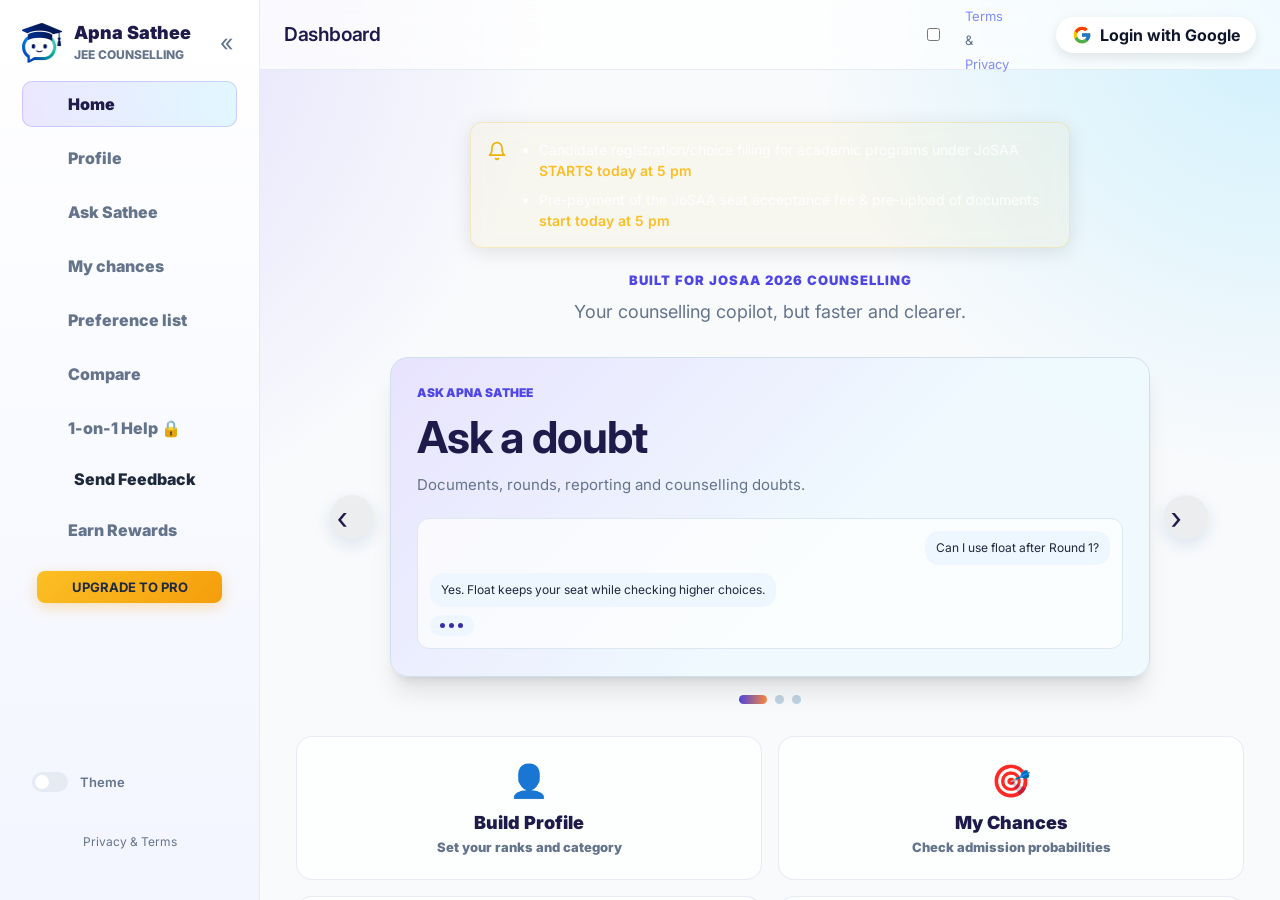
==== commit 88ec4a27: "Add files via upload" ====
--- a/index.html
+++ b/index.html
@@ -222,6 +222,17 @@
 
       <section class="screen active" id="choiceScreen" data-title="What do you want to do?">
         <header class="launchpad-header" style="text-align: center; margin-bottom: 32px; padding-top: 20px;">
+          <div class="josaa-live-alerts">
+            <div class="alert-icon">
+              <svg xmlns="http://www.w3.org/2000/svg" width="20" height="20" viewBox="0 0 24 24" fill="none" stroke="currentColor" stroke-width="2" stroke-linecap="round" stroke-linejoin="round"><path d="M18 8A6 6 0 0 0 6 8c0 7-3 9-3 9h18s-3-2-3-9"></path><path d="M13.73 21a2 2 0 0 1-3.46 0"></path></svg>
+            </div>
+            <div class="alert-content">
+              <ul>
+                <li>Candidate registration/choice filling for academic programs under JoSAA <strong>STARTS today at 5 pm</strong></li>
+                <li>Pre-payment of the JoSAA seat acceptance fee & pre-upload of documents <strong>start today at 5 pm</strong></li>
+              </ul>
+            </div>
+          </div>
           <p class="hero-kicker"
             style="margin: 0 0 10px; color: var(--violet); text-transform: uppercase; font-size: 13px; font-weight: 900; letter-spacing: 1px;">
             Built for JoSAA 2026 counselling</p>
@@ -1026,17 +1037,7 @@
       });
     }
 
-    // 2. THE UI SNIPER (Kills "Show previous chats" instantly)
-    // This runs in the background and hides that button whenever the system tries to generate it
-    setInterval(function() {
-      const allElements = document.querySelectorAll('button, div, span');
-      allElements.forEach(function(el) {
-        if (el.textContent && el.textContent.trim() === "Show previous chats") {
-          // Hide it completely, and hide its parent box if it has one
-          el.style.display = "none"; 
-        }
-      });
-    }, 200); // Scans 5 times a second so the user never even sees it appear
+    // 2. Removed UI Sniper that was incorrectly hiding the show history button
   });
 </script>
 <script src="https://cdn.jsdelivr.net/npm/marked/marked.min.js"></script>
--- a/styles.css
+++ b/styles.css
@@ -4029,4 +4029,66 @@
   color: var(--violet);
 }
 
-
+/* JoSAA Live Alerts on Dashboard */
+.josaa-live-alerts {
+  display: flex;
+  align-items: flex-start;
+  gap: 16px;
+  background: rgba(234, 179, 8, 0.05); /* subtle amber tint */
+  border: 1px solid rgba(234, 179, 8, 0.2);
+  border-radius: 12px;
+  padding: 16px;
+  margin: 0 auto 24px auto;
+  max-width: 600px;
+  backdrop-filter: blur(10px);
+  -webkit-backdrop-filter: blur(10px);
+  box-shadow: 0 4px 20px rgba(0, 0, 0, 0.1), inset 0 0 0 1px rgba(255, 255, 255, 0.05);
+  animation: pulse-amber-border 4s infinite alternate;
+}
+
+@keyframes pulse-amber-border {
+  0% { border-color: rgba(234, 179, 8, 0.2); box-shadow: 0 4px 20px rgba(0, 0, 0, 0.1); }
+  100% { border-color: rgba(234, 179, 8, 0.6); box-shadow: 0 4px 20px rgba(234, 179, 8, 0.15); }
+}
+
+.josaa-live-alerts .alert-icon {
+  flex-shrink: 0;
+  color: #eab308;
+  margin-top: 2px;
+  animation: gentle-bounce 2s infinite ease-in-out;
+}
+
+@keyframes gentle-bounce {
+  0%, 100% { transform: translateY(0); }
+  50% { transform: translateY(-3px); }
+}
+
+.josaa-live-alerts .alert-content {
+  flex-grow: 1;
+  text-align: left;
+}
+
+.josaa-live-alerts ul {
+  margin: 0;
+  padding: 0 0 0 16px;
+  list-style-type: disc;
+  color: var(--text);
+}
+
+.josaa-live-alerts li {
+  margin-bottom: 8px;
+  font-size: 14px;
+  line-height: 1.5;
+  color: rgba(255, 255, 255, 0.85);
+}
+
+.josaa-live-alerts li:last-child {
+  margin-bottom: 0;
+}
+
+.josaa-live-alerts strong {
+  color: #fbbf24;
+  font-weight: 600;
+}
+
+
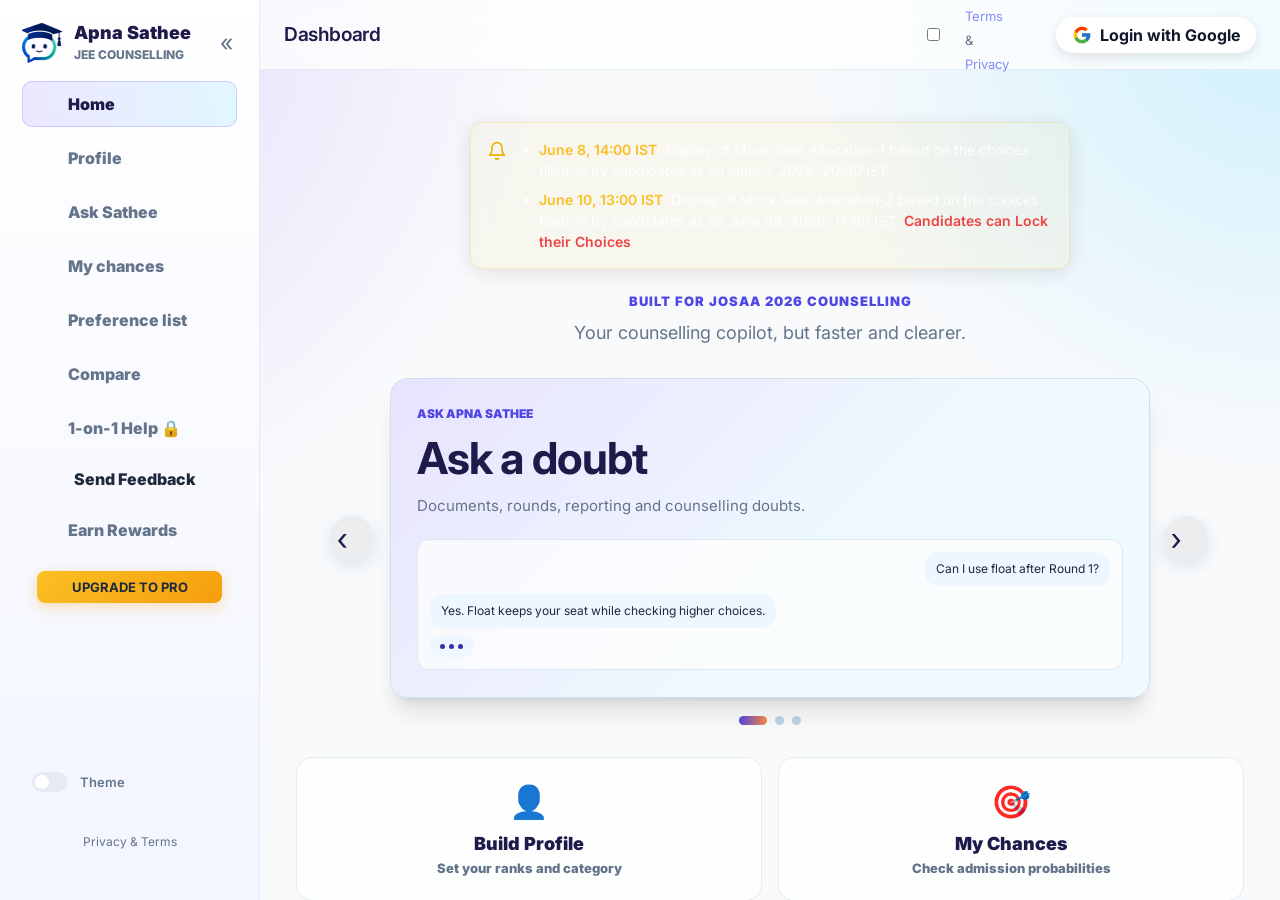
==== commit 6f816ba2: "Add files via upload" ====
--- a/index.html
+++ b/index.html
@@ -10,6 +10,25 @@
   <link href="https://fonts.googleapis.com/css2?family=Inter:wght@400;500;600;700;800;900&display=swap" rel="stylesheet">
   <link rel="stylesheet" href="styles.css?v=2" />
   <meta name="google-site-verification" content="ac3aijOxZfruihG9xGGzWYXsnnztgJvAdf9uqLuboyM" />
+  
+  <!-- Meta Pixel Code -->
+  <script>
+  !function(f,b,e,v,n,t,s)
+  {if(f.fbq)return;n=f.fbq=function(){n.callMethod?
+  n.callMethod.apply(n,arguments):n.queue.push(arguments)};
+  if(!f._fbq)f._fbq=n;n.push=n;n.loaded=!0;n.version='2.0';
+  n.queue=[];t=b.createElement(e);t.async=!0;
+  t.src=v;s=b.getElementsByTagName(e)[0];
+  s.parentNode.insertBefore(t,s)}(window, document,'script',
+  'https://connect.facebook.net/en_US/fbevents.js');
+  fbq('init', '85253724082531');
+  fbq('track', 'PageView');
+  fbq('track', 'ViewContent');
+  </script>
+  <noscript><img height="1" width="1" style="display:none"
+  src="https://www.facebook.com/tr?id=85253724082531&ev=PageView&noscript=1"
+  /></noscript>
+  <!-- End Meta Pixel Code -->
 </head>
 
 <body>
@@ -228,8 +247,8 @@
             </div>
             <div class="alert-content">
               <ul>
-                <li>Candidate registration/choice filling for academic programs under JoSAA <strong>STARTS today at 5 pm</strong></li>
-                <li>Pre-payment of the JoSAA seat acceptance fee & pre-upload of documents <strong>start today at 5 pm</strong></li>
+                <li><strong>June 8, 14:00 IST</strong>: Display of Mock Seat Allocation-1 based on the choices filled-in by candidates as on June 7, 2026, 20:00 IST.</li>
+                <li><strong>June 10, 13:00 IST</strong>: Display of Mock Seat Allocation-2 based on the choices filled-in by candidates as on June 09, 2026, 17:00 IST. <strong style="color: #ef4444;">Candidates can Lock their Choices</strong></li>
               </ul>
             </div>
           </div>
@@ -867,16 +886,9 @@
             </label>
             <div class="compare-actions">
               <button id="compareBtn" class="secondary">Compare choices</button>
-              <button id="saveCompareBtn" class="secondary subtle">Save comparison</button>
             </div>
             <div id="aiVerdictContainer"></div>
-            <section class="panel compare-saved-panel">
-              <div class="panel-head">
-                <p>Saved comparisons</p>
-                <span>revisit later</span>
-              </div>
-              <div id="savedComparisons" class="history-list"></div>
-            </section>
+
           </aside>
         </section>
       </section>
--- a/styles.css
+++ b/styles.css
@@ -4092,3 +4092,64 @@
 }
 
 
+
+
+/* AI Markdown Verdict Styling */
+.markdown-body {
+  font-family: inherit;
+  color: var(--fg);
+}
+.markdown-body table {
+  width: 100%;
+  border-collapse: separate;
+  border-spacing: 0;
+  margin: 16px 0;
+  border: 1px solid var(--line);
+  border-radius: 8px;
+  overflow: hidden;
+}
+.markdown-body th, .markdown-body td {
+  padding: 10px 12px;
+  border-bottom: 1px solid var(--line);
+  border-right: 1px solid var(--line);
+  text-align: left;
+}
+.markdown-body th {
+  background: rgba(0,0,0,0.03);
+  font-weight: 600;
+  color: var(--navy);
+}
+body.theme-dark .markdown-body th {
+  background: rgba(255,255,255,0.05);
+  color: #fbbf24;
+}
+.markdown-body th:last-child, .markdown-body td:last-child {
+  border-right: none;
+}
+.markdown-body tr:last-child td, .markdown-body tr:last-child th {
+  border-bottom: none;
+}
+.markdown-body h3 {
+  color: #fbbf24;
+  margin-top: 24px;
+  margin-bottom: 12px;
+  font-size: 15px;
+  font-weight: 600;
+}
+.markdown-body p {
+  margin-bottom: 12px;
+}
+.markdown-body ul {
+  padding-left: 20px;
+  margin-bottom: 12px;
+}
+.markdown-body li {
+  margin-bottom: 6px;
+}
+.markdown-body strong {
+  color: var(--navy);
+}
+body.theme-dark .markdown-body strong {
+  color: #fff;
+}
+
